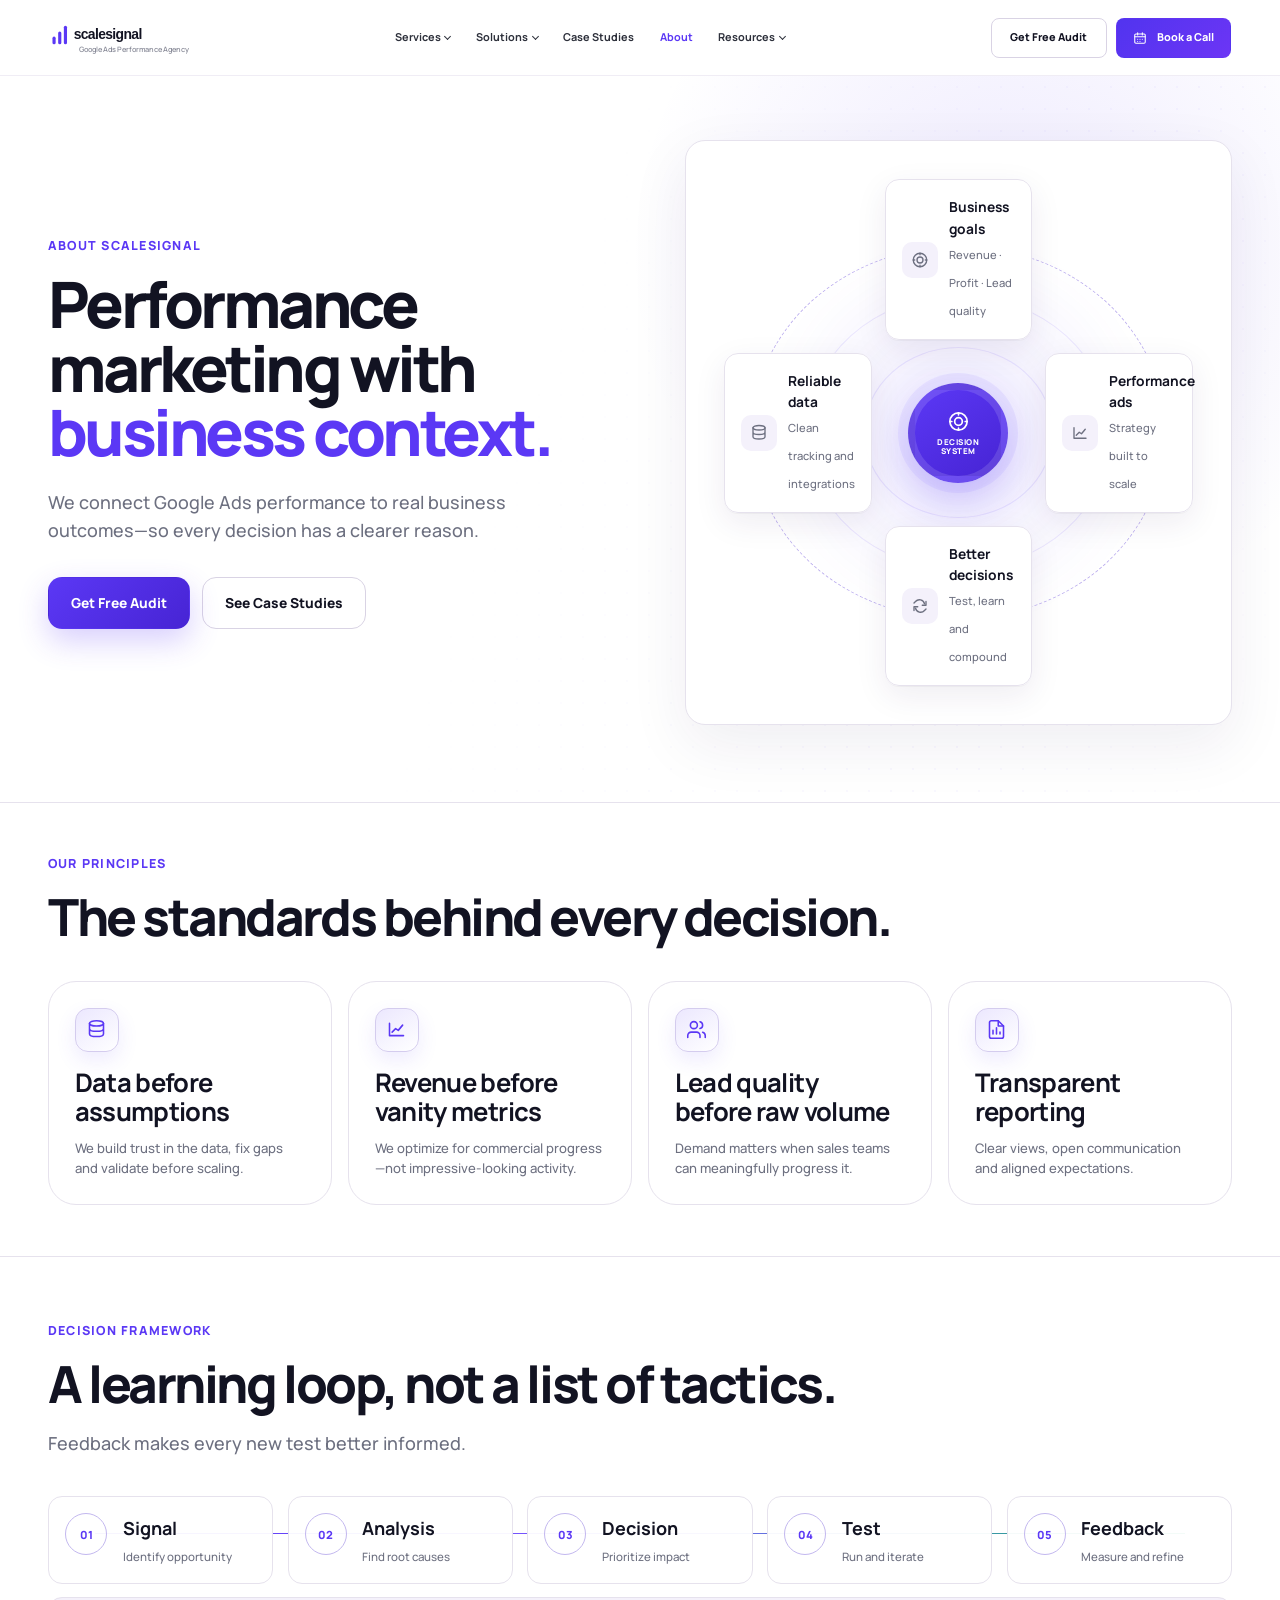
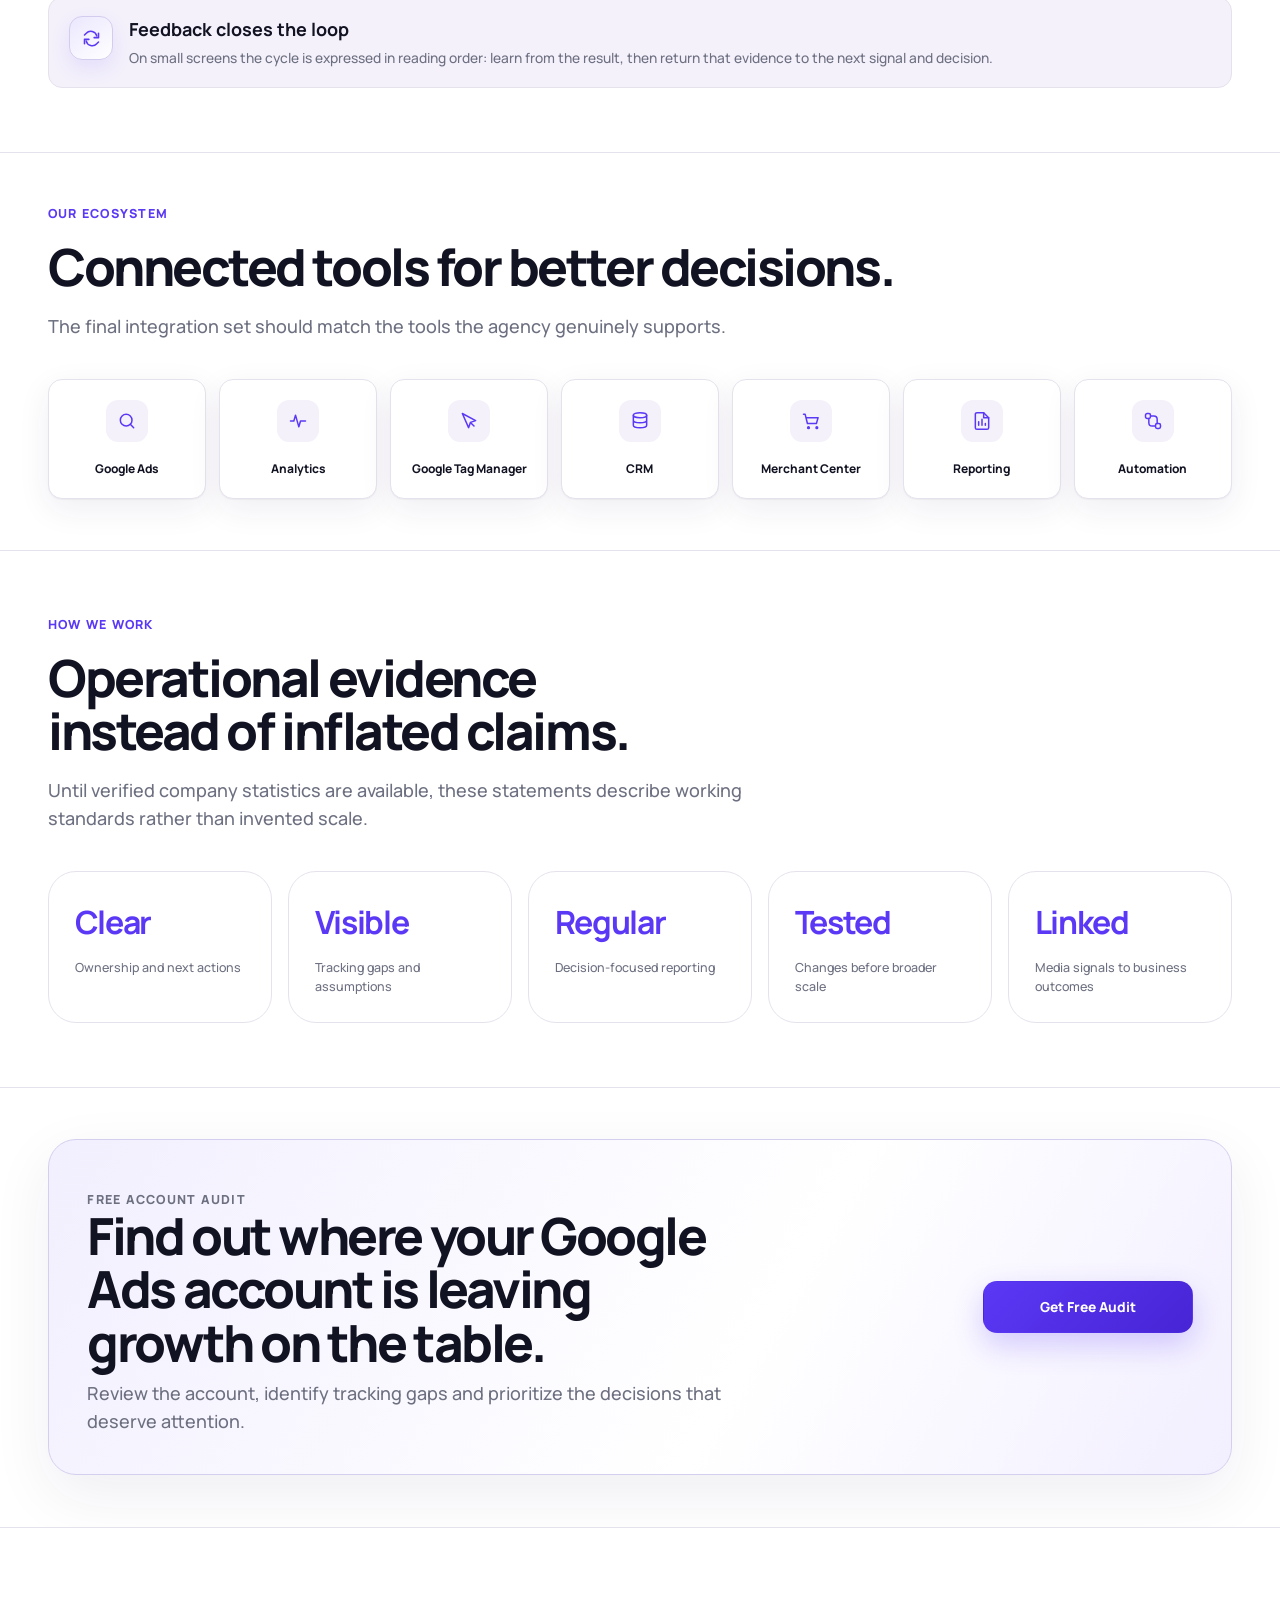
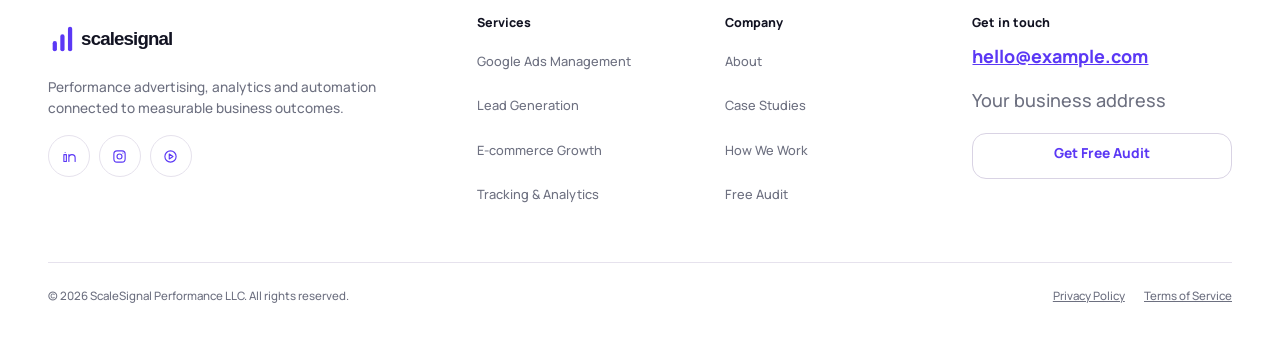
==== about.html @ a70979df "init" ====
<!doctype html>
<html lang="en">
<head>
  <meta charset="utf-8"><meta name="viewport" content="width=device-width, initial-scale=1"><meta name="description" content="A performance marketing approach built around data and business context."><meta name="theme-color" content="#F8F7FB">
  <link rel="preconnect" href="https://fonts.googleapis.com"><link rel="preconnect" href="https://fonts.gstatic.com" crossorigin><link href="https://fonts.googleapis.com/css2?family=Manrope:wght@400;500;600;700;800&display=swap" rel="stylesheet">
  <link rel="stylesheet" href="/css/base.css?v=20260902-11"><link rel="stylesheet" href="/css/components.css?v=20260902-8"><link rel="stylesheet" href="/css/layout.css?v=20260902-11"><link rel="stylesheet" href="/css/pages/about.css?v=20260902-8"><link rel="stylesheet" href="/css/responsive.css?v=20260902-11">
  <title>About</title>
</head>
<body data-page="about">
  <a class="skip-link" href="#main">Skip to content</a><div data-site-header></div>
  <main id="main">
    <section class="page-hero about-hero" aria-labelledby="about-title"><div class="container about-hero__grid">
      <div class="page-hero__copy" data-reveal><p class="eyebrow" data-config="pages.about.hero.eyebrow">About</p><h1 class="display-lg" id="about-title" data-config="pages.about.hero.title" data-accent-config="pages.about.hero.titleAccent">Performance marketing with business context.</h1><p class="lede" data-config="pages.about.hero.text">Connect marketing decisions to business outcomes.</p><div class="button-group"><a class="button button--primary" data-config="cta.primary.shortLabel" data-config-href="cta.primary.url">Get Free Audit</a><a class="button button--secondary" data-config="cta.secondary.label" data-config-href="cta.secondary.url">See Case Studies</a></div></div>
      <div class="decision-visual" aria-label="Decision system: business goals, reliable data, performance ads and better decisions" data-reveal>
        <div class="decision-visual__orbit" aria-hidden="true"></div>
        <div class="decision-visual__center" aria-hidden="true"><span data-icon="target"></span><small>Decision<br>system</small></div>
        <article class="decision-node"><span class="decision-node__icon" data-icon="target"></span><div><strong data-config="pages.about.decisionNodes.0.title">Business goals</strong><span data-config="pages.about.decisionNodes.0.text">Revenue and profit</span></div></article>
        <article class="decision-node"><span class="decision-node__icon" data-icon="database"></span><div><strong data-config="pages.about.decisionNodes.1.title">Reliable data</strong><span data-config="pages.about.decisionNodes.1.text">Clean tracking</span></div></article>
        <article class="decision-node"><span class="decision-node__icon" data-icon="chart"></span><div><strong data-config="pages.about.decisionNodes.2.title">Performance ads</strong><span data-config="pages.about.decisionNodes.2.text">Strategy built to scale</span></div></article>
        <article class="decision-node"><span class="decision-node__icon" data-icon="refresh"></span><div><strong data-config="pages.about.decisionNodes.3.title">Better decisions</strong><span data-config="pages.about.decisionNodes.3.text">Test and learn</span></div></article>
      </div>
    </div></section>

    <section class="section section--compact" aria-labelledby="principles-title"><div class="container"><header class="section-heading" data-reveal><p class="eyebrow" data-config="pages.about.principles.eyebrow">Our principles</p><h2 id="principles-title" data-config="pages.about.principles.title">The standards behind every decision.</h2></header><div class="principles-grid" data-config-list="pages.about.principles.items"><template><article class="card principle-card" data-reveal><span class="icon-badge" data-config-item-icon="icon"></span><h3 data-config-item="title"></h3><p data-config-item="text"></p></article></template></div></div></section>

    <section class="section" aria-labelledby="framework-title"><div class="container"><header class="section-heading" data-reveal><p class="eyebrow" data-config="pages.about.framework.eyebrow">Decision framework</p><h2 id="framework-title" data-config="pages.about.framework.title">A learning loop, not a list of tactics.</h2><p class="section-heading__text" data-config="pages.about.framework.text">Feedback makes each test better informed.</p></header><div class="framework" data-config-list="pages.about.framework.items"><template><article class="framework-step" data-reveal><span class="framework-step__number" data-config-item="index"></span><strong data-config-item="title"></strong><span data-config-item="text"></span></article></template></div><div class="notice system-feedback" data-reveal><span class="icon-badge" data-icon="refresh"></span><div><strong>Feedback closes the loop</strong><p>On small screens the cycle is expressed in reading order: learn from the result, then return that evidence to the next signal and decision.</p></div></div></div></section>

    <section class="section section--compact" aria-labelledby="ecosystem-title"><div class="container"><header class="section-heading" data-reveal><p class="eyebrow" data-config="pages.about.ecosystem.eyebrow">Our ecosystem</p><h2 id="ecosystem-title" data-config="pages.about.ecosystem.title">Connected tools for better decisions.</h2><p class="section-heading__text" data-config="pages.about.ecosystem.text">The integration set should match the tools genuinely supported.</p></header><div class="ecosystem" data-config-list="pages.about.ecosystem.items"><template><div class="ecosystem-item" data-reveal><span class="ecosystem-mark" data-config-item-icon="icon"></span><span data-config-item="title"></span></div></template></div></div></section>

    <section class="section" aria-labelledby="evidence-title"><div class="container"><header class="section-heading" data-reveal><p class="eyebrow" data-config="pages.about.evidence.eyebrow">How we work</p><h2 id="evidence-title" data-config="pages.about.evidence.title">Operational evidence instead of inflated claims.</h2><p class="section-heading__text" data-config="pages.about.evidence.text">Working standards rather than invented scale.</p></header><div class="evidence-grid" data-config-list="pages.about.evidence.items"><template><article class="card evidence-card" data-reveal><strong data-config-item="value"></strong><span data-config-item="label"></span></article></template></div></div></section>

    <section class="section section--compact" aria-labelledby="about-cta-title"><div class="container"><div class="final-cta" data-reveal><div><p class="eyebrow">Free account audit</p><h2 id="about-cta-title" data-config="common.finalCtaTitle">Find the next action.</h2><p>Review the account, identify tracking gaps and prioritize the decisions that deserve attention.</p></div><a class="button button--primary button--wide" data-config="cta.primary.shortLabel" data-config-href="cta.primary.url">Get Free Audit</a></div></div></section>
  </main>
  <footer data-site-footer></footer>
  <script src="/config/config.js?v=20260902-8"></script><script src="/js/config-loader.js?v=20260902-8" defer></script><script src="/js/main.js?v=20260902-8" defer></script><script src="/js/navigation.js?v=20260902-8" defer></script><script src="/js/animations.js?v=20260902-8" defer></script>
</body>
</html>
---- css/base.css ----
:root {
  --container-max: 1440px;
  --page-pad: 20px;
  --bg: #f8f7fb;
  --surface: #ffffff;
  --surface-soft: #f4f1fb;
  --surface-muted: #ece7f6;
  --surface-dark: #121322;
  --text: #121322;
  --text-soft: #6d7080;
  --text-inverse: #ffffff;
  --line: #e6e2ed;
  --line-strong: #d9d3e4;
  --brand: #5b38f5;
  --brand-2: #7c5cff;
  --brand-dark: #4724d4;
  --success: #16b975;
  --warning: #f1a33a;
  --danger: #df616a;
  --focus: #2168f5;
  --radius-xs: 10px;
  --radius-sm: 14px;
  --radius-md: 20px;
  --radius-lg: 28px;
  --radius-xl: 36px;
  --radius-pill: 999px;
  --shadow-card: 0 20px 60px rgba(44, 29, 76, 0.075);
  --shadow-float: 0 18px 55px rgba(18, 19, 34, 0.12);
  --shadow-ui: 0 10px 32px rgba(47, 31, 86, 0.08), 0 1px 1px rgba(35, 23, 61, 0.04);
  --header-height: 64px;
  --section-space: clamp(3.5rem, 5vw, 5rem);
}

*,
*::before,
*::after { box-sizing: border-box; }

html {
  color-scheme: light;
  scroll-behavior: smooth;
  scroll-padding-top: 104px;
}

html,
body {
  max-width: 100%;
  overflow-x: clip;
}

body {
  margin: 0;
  min-width: 0;
  min-height: 100vh;
  color: var(--text);
  background: var(--bg);
  font-family: Manrope, Inter, system-ui, -apple-system, BlinkMacSystemFont, "Segoe UI", sans-serif;
  font-size: 16px;
  font-weight: 500;
  line-height: 1.55;
  text-rendering: optimizeLegibility;
  -webkit-font-smoothing: antialiased;
}

body.menu-open { overflow: hidden; }

main { background: var(--surface); }
main > .section { border-top: 1px solid var(--line); }

img,
svg,
video,
canvas {
  display: block;
  max-width: 100%;
}

button,
input,
select,
textarea { font: inherit; }

button { color: inherit; }

a { color: inherit; }

p { margin-block: 0 1em; }

h1,
h2,
h3,
h4,
p { overflow-wrap: break-word; }

h1,
h2,
h3,
h4 {
  margin: 0;
  text-wrap: balance;
}

h2 {
  font-size: clamp(2.125rem, 4vw, 4rem);
  font-weight: 780;
  line-height: 1.04;
  letter-spacing: -0.048em;
}

h3 {
  font-size: clamp(1.35rem, 2vw, 2rem);
  line-height: 1.15;
  letter-spacing: -0.025em;
}

ul,
ol { margin-block: 0; }

[hidden] { display: none !important; }

.container {
  width: min(calc(100% - (var(--page-pad) * 2)), var(--container-max));
  margin-inline: auto;
}

.container--narrow { max-width: 1120px; }

.section { padding-block: var(--section-space); }
.section--compact { padding-block: clamp(2.75rem, 4vw, 4rem); }
.section--topless { padding-top: 0; }

.display-xl {
  margin: 0;
  font-size: clamp(2.75rem, 5.3vw, 5.75rem);
  font-weight: 800;
  line-height: 0.98;
  letter-spacing: -0.06em;
}

.display-lg {
  font-size: clamp(2.75rem, 5vw, 4.75rem);
  font-weight: 800;
  line-height: 1;
  letter-spacing: -0.055em;
}

.eyebrow {
  margin: 0 0 1rem;
  color: var(--brand);
  font-size: 0.78rem;
  font-weight: 800;
  letter-spacing: 0.1em;
  text-transform: uppercase;
}

.lede {
  max-width: 670px;
  color: var(--text-soft);
  font-size: clamp(1.04rem, 1.4vw, 1.25rem);
  line-height: 1.6;
}

.text-soft { color: var(--text-soft); }
.text-brand { color: var(--brand); }
.text-accent { color: var(--brand); }
.text-center { text-align: center; }
.sr-only {
  position: absolute !important;
  width: 1px !important;
  height: 1px !important;
  padding: 0 !important;
  margin: -1px !important;
  overflow: hidden !important;
  clip: rect(0, 0, 0, 0) !important;
  white-space: nowrap !important;
  border: 0 !important;
}

.skip-link {
  position: fixed;
  z-index: 3000;
  top: 12px;
  left: 12px;
  padding: 0.8rem 1rem;
  color: #fff;
  border-radius: 10px;
  background: var(--brand-dark);
  transform: translateY(-160%);
}

.skip-link:focus { transform: translateY(0); }

:focus-visible {
  outline: 3px solid var(--focus);
  outline-offset: 3px;
}

::selection {
  color: #fff;
  background: var(--brand);
}

[data-reveal].is-pending {
  opacity: 0;
  transform: translateY(24px);
  transition: opacity 700ms cubic-bezier(.2,.7,.2,1) var(--reveal-delay, 0ms), transform 700ms cubic-bezier(.2,.7,.2,1) var(--reveal-delay, 0ms);
}
[data-reveal].is-pending.is-visible { opacity: 1; transform: translateY(0); }

@media (min-width: 391px) { :root { --page-pad: 24px; } }
@media (min-width: 768px) {
  :root { --page-pad: 28px; --header-height: 76px; }
  body { font-size: 17px; }
}
@media (min-width: 1024px) { :root { --page-pad: 32px; } }
@media (min-width: 1200px) {
  :root { --page-pad: 48px; --header-height: 76px; }
  body { font-size: 18px; }
}
@media (min-width: 1536px) { :root { --page-pad: 48px; } }

@media (prefers-reduced-motion: reduce) {
  html { scroll-behavior: auto; }
  *,
  *::before,
  *::after {
    scroll-behavior: auto !important;
    animation-duration: 0.01ms !important;
    animation-iteration-count: 1 !important;
    transition-duration: 0.01ms !important;
  }
}
---- css/components.css ----
.button {
  display: inline-flex;
  min-height: 52px;
  align-items: center;
  justify-content: center;
  gap: 0.65rem;
  padding: 0.875rem 1.375rem;
  border: 1px solid transparent;
  border-radius: var(--radius-sm);
  font-size: 0.86rem;
  font-weight: 780;
  line-height: 1;
  text-align: center;
  text-decoration: none;
  cursor: pointer;
  transition: transform 180ms ease, box-shadow 180ms ease, background-color 180ms ease, border-color 180ms ease;
}

.button svg { width: 18px; height: 18px; }
.button--primary {
  position: relative;
  overflow: hidden;
  color: var(--text-inverse);
  background: linear-gradient(135deg, var(--brand), var(--brand-dark));
  box-shadow: 0 12px 30px color-mix(in srgb, var(--brand) 24%, transparent);
}
.button--primary::after { content: ""; position: absolute; inset: 0; background: linear-gradient(110deg, transparent 20%, #ffffff26 45%, transparent 70%); transform: translateX(-120%); transition: transform 500ms ease; }
.button--secondary { color: var(--text); border-color: var(--line-strong); background: var(--surface); }
.button--ghost { min-height: 44px; padding: 0.6rem 0.2rem; color: var(--brand); background: transparent; }
.button--small { min-height: 46px; padding: 0.75rem 1rem; }
.button--wide { min-width: 210px; }

@media (hover: hover) {
  .button:hover { transform: translateY(-2px); box-shadow: var(--shadow-card); }
  .button--secondary:hover { border-color: var(--brand-2); }
  .button--primary:hover::after { transform: translateX(120%); }
}
.button:active { transform: translateY(0) scale(0.985); }
.button:disabled,
.button[aria-disabled="true"] { opacity: 0.45; cursor: default; transform: none; }

.button-group { display: flex; flex-wrap: wrap; gap: 0.75rem; }

.card {
  min-width: 0;
  padding: clamp(1.375rem, 2vw, 2.25rem);
  border: 1px solid var(--line);
  border-radius: var(--radius-lg);
  background: var(--surface);
  box-shadow: inset 0 1px 0 #ffffffc7;
}

.card--soft { background: var(--surface-soft); }
.card--shadow { box-shadow: var(--shadow-card); }

.section-heading { max-width: 850px; margin-bottom: clamp(1.75rem, 3vw, 2.5rem); }
.section-heading--center { margin-inline: auto; text-align: center; }
.section-heading__text { max-width: 700px; margin: 1.25rem 0 0; color: var(--text-soft); }
.section-heading--center .section-heading__text { margin-inline: auto; }

.icon-badge {
  display: inline-grid;
  width: 44px;
  height: 44px;
  place-items: center;
  flex: 0 0 auto;
  color: var(--brand);
  border: 1px solid color-mix(in srgb, var(--brand) 13%, var(--line));
  border-radius: 13px;
  background: linear-gradient(145deg, color-mix(in srgb, var(--brand) 12%, white), white);
  box-shadow: 0 8px 20px color-mix(in srgb, var(--brand) 10%, transparent);
}
.icon-badge svg { width: 21px; height: 21px; }
.icon-badge--success { color: var(--success); background: color-mix(in srgb, var(--success) 10%, white); }
.icon-badge--warning { color: var(--warning); background: color-mix(in srgb, var(--warning) 10%, white); }

.metric-grid { display: grid; grid-template-columns: repeat(2, minmax(0, 1fr)); gap: 0.75rem; }
.metric-card {
  position: relative;
  min-width: 0;
  padding: 1rem;
  border: 1px solid var(--line);
  border-radius: var(--radius-sm);
  background: var(--surface);
  box-shadow: var(--shadow-ui);
}
.metric-card__head { display: flex; align-items: center; gap: 0.4rem; }
.metric-card__icon { display: grid; width: 23px; height: 23px; place-items: center; flex: 0 0 auto; color: var(--brand); border-radius: 7px; background: var(--surface-soft); }
.metric-card__icon svg { width: 13px; height: 13px; }
.metric-card__label { display: flex; align-items: center; gap: 0.4rem; color: var(--text-soft); font-size: 0.72rem; font-weight: 720; }
.metric-card > .metric-card__label::before { content: ""; width: 7px; height: 7px; flex: 0 0 auto; border-radius: 2px; background: color-mix(in srgb, var(--brand) 72%, white); }
.metric-card:nth-of-type(4n + 1) .metric-card__icon { color: var(--success); background: #edf9f3; }
.metric-card:nth-of-type(4n + 2) .metric-card__icon { color: #2768ff; background: #eef4ff; }
.metric-card:nth-of-type(4n + 3) .metric-card__icon { color: var(--brand); background: #f3efff; }
.metric-card:nth-of-type(4n + 4) .metric-card__icon { color: var(--warning); background: #fff6e9; }
.metric-card__value { display: block; margin-top: 0.4rem; font-size: clamp(1.2rem, 2vw, 1.75rem); font-weight: 800; letter-spacing: -0.04em; }
.metric-card__trend { display: block; margin-top: 0.35rem; color: var(--success); font-size: 0.7rem; font-weight: 750; }

.chart-card { padding: clamp(1rem, 2vw, 1.5rem); border: 1px solid var(--line); border-radius: var(--radius-md); background: var(--surface); }
.chart-card__head { display: flex; align-items: center; justify-content: space-between; gap: 1rem; margin-bottom: 1rem; }
.chart-card__title { font-size: 0.85rem; font-weight: 800; }
.chart-card__period { color: var(--text-soft); font-size: 0.68rem; }
.chart-legend { display: flex; flex-wrap: wrap; gap: 1rem; margin-top: 0.75rem; color: var(--text-soft); font-size: 0.7rem; }
.chart-legend span { display: inline-flex; align-items: center; gap: 0.4rem; }
.chart-legend i { width: 18px; height: 2px; background: var(--brand); }
.chart-legend span:last-child i { background: var(--success); }
.line-chart { width: 100%; height: 190px; overflow: visible; }
.line-chart .grid-line { stroke: var(--line); stroke-width: 1; }
.line-chart .area { fill: url(#chart-fill); opacity: 0.75; }
.line-chart .series { fill: none; stroke: var(--brand); stroke-width: 3; stroke-linecap: round; stroke-linejoin: round; vector-effect: non-scaling-stroke; }
.line-chart .series-secondary { fill: none; stroke: var(--brand-2); stroke-width: 2; stroke-dasharray: 6 6; vector-effect: non-scaling-stroke; }
.line-chart .point { fill: #fff; stroke: var(--brand); stroke-width: 2; }
.line-chart[data-chart-ready="false"] .series,
.line-chart[data-chart-ready="false"] .series-secondary { opacity: 0; }

.tag {
  display: inline-flex;
  min-height: 30px;
  align-items: center;
  padding: 0.35rem 0.7rem;
  color: var(--brand-dark);
  border: 1px solid color-mix(in srgb, var(--brand) 16%, var(--line));
  border-radius: var(--radius-pill);
  background: color-mix(in srgb, var(--brand) 7%, white);
  box-shadow: inset 0 1px 0 #fff;
  font-size: 0.7rem;
  font-weight: 750;
}

.notice { display: flex; align-items: flex-start; gap: 1rem; padding: 1.15rem 1.25rem; border: 1px solid var(--line); border-radius: var(--radius-sm); background: var(--surface-soft); }
.notice strong { display: block; margin-bottom: 0.2rem; }
.notice p { margin: 0; color: var(--text-soft); font-size: 0.86rem; }
.system-feedback { margin-top: 0.8rem; }

.final-cta {
  position: relative;
  isolation: isolate;
  display: grid;
  gap: 1.5rem;
  align-items: center;
  padding: clamp(1.4rem, 3vw, 2.5rem);
  border: 1px solid color-mix(in srgb, var(--brand) 12%, var(--line));
  border-radius: var(--radius-lg);
  background: linear-gradient(120deg, color-mix(in srgb, var(--brand) 8%, white), #fff 60%, color-mix(in srgb, var(--brand-2) 10%, white));
  box-shadow: var(--shadow-card);
  overflow: hidden;
}
.final-cta h2 { max-width: 850px; }
.final-cta p { max-width: 690px; margin: 0.7rem 0 0; color: var(--text-soft); }

.service-card { position: relative; display: flex; min-height: 150px; flex-direction: column; gap: 0.75rem; padding: 1rem; text-decoration: none; transition: transform 200ms ease, border-color 200ms ease, box-shadow 200ms ease; }
.service-card__top { display: flex; align-items: flex-start; justify-content: space-between; gap: 1rem; }
.service-card__index { color: var(--brand); font-size: 0.72rem; font-weight: 800; }
.service-card__meta { margin-top: auto; color: var(--text-soft); font-size: 0.75rem; }
.service-card h3 { font-size: 0.94rem; }
.service-card p { margin: 0.4rem 0 0; color: var(--text-soft); font-size: 0.7rem; }
@media (hover: hover) { .service-card:hover { transform: translateY(-5px); border-color: color-mix(in srgb, var(--brand) 34%, var(--line)); box-shadow: var(--shadow-card); } }

.flow { display: grid; gap: 1rem; }
.flow-node { position: relative; min-width: 0; padding: 1rem 1rem 1rem 4.25rem; border: 1px solid var(--line); border-radius: var(--radius-sm); background: var(--surface); }
.flow-node__index { position: absolute; top: 1rem; left: 1rem; display: grid; width: 38px; height: 38px; place-items: center; color: var(--brand); border-radius: 12px; background: var(--surface-soft); font-size: 0.7rem; font-weight: 800; }
.flow-node strong { display: block; font-size: 0.9rem; }
.flow-node span { display: block; margin-top: 0.3rem; color: var(--text-soft); font-size: 0.72rem; }
.flow-node::after { content: ""; position: absolute; bottom: -0.9rem; left: 2.05rem; z-index: 2; width: 9px; height: 18px; background: var(--brand-2); clip-path: polygon(42% 0, 58% 0, 58% 62%, 100% 62%, 50% 100%, 0 62%, 42% 62%); }
.flow-node:last-child::after { content: none; }

.accordion { display: grid; gap: 0.75rem; }
.accordion__item { border: 1px solid var(--line); border-radius: var(--radius-sm); background: var(--surface); overflow: clip; }
.accordion__button { display: flex; width: 100%; min-height: 56px; align-items: center; justify-content: space-between; gap: 1rem; padding: 1rem 1.1rem; border: 0; background: transparent; font-weight: 750; text-align: left; cursor: pointer; }
.accordion__button::after { content: "+"; color: var(--brand); font-size: 1.2rem; }
.accordion__button[aria-expanded="true"]::after { content: "−"; }
.accordion__panel { padding: 0 1.1rem 1.1rem; color: var(--text-soft); font-size: 0.9rem; }
.accordion__panel p:last-child { margin-bottom: 0; }

.form-grid { display: grid; gap: 0.4rem 1rem; }
.field { display: grid; min-width: 0; align-content: start; gap: 0.45rem; }
.field label { font-size: 0.78rem; font-weight: 750; }
.field input,
.field select,
.field textarea {
  width: 100%;
  min-height: 52px;
  padding: 0.84rem 0.95rem;
  color: var(--text);
  border: 1px solid var(--line-strong);
  border-radius: var(--radius-xs);
  background: var(--surface);
  font-size: 16px;
}
.field textarea { min-height: 145px; resize: vertical; }
.field input:focus,
.field select:focus,
.field textarea:focus { border-color: var(--brand); outline: 3px solid color-mix(in srgb, var(--brand) 18%, transparent); }
.field--check label { display: grid; grid-template-columns: 22px 1fr; align-items: start; gap: 0.7rem; font-weight: 600; line-height: 1.45; }
.field--check input { width: 20px; min-height: 20px; margin: 0.12rem 0 0; accent-color: var(--brand); }
[aria-invalid="true"] { border-color: var(--danger) !important; }
[data-error-for] { min-height: 1.25em; color: var(--danger); font-size: 0.73rem; }
[data-form-status] { padding: 1rem 1.1rem; border: 1px solid transparent; border-radius: var(--radius-sm); }
[data-form-status]:empty { display: none; }
[data-form-status][data-state="success"] { color: #0b6642; border-color: color-mix(in srgb, var(--success) 35%, white); background: color-mix(in srgb, var(--success) 11%, white); }
[data-form-status][data-state="error"] { color: #922731; border-color: color-mix(in srgb, var(--danger) 35%, white); background: color-mix(in srgb, var(--danger) 10%, white); }
.hp-field { position: absolute !important; width: 1px !important; height: 1px !important; overflow: hidden !important; clip: rect(0 0 0 0) !important; clip-path: inset(50%) !important; white-space: nowrap !important; }

@media (min-width: 768px) {
  .form-grid--two { grid-template-columns: repeat(2, minmax(0, 1fr)); }
  .field--full { grid-column: 1 / -1; }
  .line-chart { height: 250px; }
  .flow { grid-template-columns: repeat(3, minmax(0, 1fr)); }
  .flow-node { padding: 3.7rem 0.8rem 0.9rem; }
  .flow-node__index { top: 0.8rem; left: 0.8rem; }
  .flow-node::after { content: ""; top: 1.8rem; right: -1rem; bottom: auto; left: auto; width: 20px; height: 9px; background: var(--brand-2); clip-path: polygon(0 42%, 62% 42%, 62% 0, 100% 50%, 62% 100%, 62% 58%, 0 58%); }
  .flow-node:nth-of-type(3)::after { content: none; }
  .flow-node:nth-of-type(4)::after { content: ""; }
  .final-cta { grid-template-columns: minmax(0, 1fr) auto; }
}
@media (min-width: 1200px) {
  .flow { grid-template-columns: repeat(6, minmax(0, 1fr)); }
  .flow-node { min-height: 132px; }
  .flow-node:nth-of-type(3)::after { content: ""; }
}
@media (max-width: 430px) {
  .button-group { display: grid; }
  .button-group .button { width: 100%; }
}
---- css/layout.css ----
.site-header-shell { position: relative; z-index: 1000; height: var(--header-height); background: var(--surface); }
.site-header {
  position: fixed;
  z-index: 1000;
  top: 0;
  right: 0;
  left: 0;
  height: var(--header-height);
  border-bottom: 1px solid #f0edf5;
  background: color-mix(in srgb, white 97%, transparent);
  backdrop-filter: blur(14px);
  pointer-events: none;
}
.site-header__inner {
  position: relative;
  display: flex;
  width: min(calc(100% - (var(--page-pad) * 2)), var(--container-max));
  height: 100%;
  align-items: center;
  justify-content: space-between;
  gap: 1.5rem;
  margin-inline: auto;
  padding-inline: 0;
  border: 1px solid transparent;
  pointer-events: auto;
  transition: height 220ms ease, padding 220ms ease, margin 220ms ease, border-color 220ms ease, border-radius 220ms ease, background-color 220ms ease, box-shadow 220ms ease;
}
.site-header__inner::after { content: none; }
.site-header.is-scrolled { padding-top: 0; }
.site-header.is-scrolled .site-header__inner {
  height: var(--header-height);
  padding-inline: 0;
  border-color: transparent;
  border-radius: 0;
  background: transparent;
  box-shadow: none;
}
.site-brand { display: grid; flex: 0 0 auto; gap: 0; color: var(--text); text-decoration: none; }
.site-brand small { margin: -3px 0 0 30px; color: #8b8d9a; font-size: 0.46rem; font-weight: 600; line-height: 1; white-space: nowrap; }
.site-logo { display: block; width: clamp(126px, 10.5vw, 148px); }
.site-logo img { width: 100%; height: auto; }
.site-nav { display: none; align-items: center; gap: clamp(1rem, 2vw, 1.75rem); }
.site-nav a { position: relative; min-height: 40px; display: inline-flex; align-items: center; gap: 0.28rem; color: #2d303b; font-size: 0.68rem; font-weight: 700; text-decoration: none; white-space: nowrap; }
.site-nav a::after { content: none; }
.site-nav a:nth-of-type(1)::after,
.site-nav a:nth-of-type(2)::after,
.site-nav a:nth-of-type(5)::after { content: ""; position: static; width: 5px; height: 5px; border-right: 1px solid currentColor; border-bottom: 1px solid currentColor; transform: translateY(-1px) rotate(45deg); }
.site-nav a:hover,
.site-nav a[aria-current="page"] { color: var(--brand); }
.site-header__actions { display: flex; align-items: center; gap: 0.55rem; }
.site-header__cta { display: none; }
.site-header .button--small { min-height: 40px; padding: 0.68rem 1rem; border-radius: 8px; font-size: 0.68rem; box-shadow: none; }
.site-header .button--primary { background: linear-gradient(135deg, #5134ef, #6c35f5); }
.site-header .site-header__cta--audit { min-width: 116px; }
.site-header .site-header__cta--booking { min-width: 112px; }
.site-header .site-header__cta--booking svg { width: 14px; height: 14px; }
.menu-toggle { display: inline-grid; width: 46px; height: 46px; place-items: center; padding: 0; border: 1px solid var(--line); border-radius: 12px; background: var(--surface); cursor: pointer; }
.menu-toggle span,
.menu-toggle::before,
.menu-toggle::after { content: ""; display: block; width: 19px; height: 2px; border-radius: 2px; background: var(--text); }
.menu-toggle span { margin-block: -7px; }

.mobile-menu { position: fixed; z-index: 2000; inset: 0; display: grid; align-content: start; padding: 0 var(--page-pad) 1.5rem; background: var(--bg); overflow-y: auto; opacity: 0; visibility: hidden; transform: translateY(-12px); transition: opacity 220ms ease, transform 220ms ease, visibility 220ms; }
.mobile-menu.is-open { opacity: 1; visibility: visible; transform: translateY(0); }
.mobile-menu__top { display: flex; min-height: 76px; align-items: center; justify-content: space-between; border-bottom: 1px solid var(--line); }
.mobile-menu__brand { display: grid; gap: 0; color: var(--text); text-decoration: none; }
.mobile-menu__brand small { margin: -3px 0 0 31px; color: var(--text-soft); font-size: 0.46rem; line-height: 1; }
.mobile-menu__logo { display: block; width: 148px; }
.mobile-menu__logo img { width: 100%; height: auto; }
.mobile-menu__close { display: grid; width: 46px; height: 46px; place-items: center; border: 1px solid var(--line); border-radius: 12px; background: #fff; font-size: 1.55rem; cursor: pointer; }
.mobile-menu__nav { display: grid; margin-top: 2rem; }
.mobile-menu__nav a { display: flex; min-height: 56px; align-items: center; justify-content: space-between; border-bottom: 1px solid var(--line); font-size: clamp(1.55rem, 7vw, 2rem); font-weight: 760; letter-spacing: -0.035em; text-decoration: none; }
.mobile-menu__nav a::after { content: "→"; color: var(--brand); font-size: 1.1rem; }
.mobile-menu__bottom { margin-top: 2rem; padding-top: 1.5rem; border-top: 1px solid var(--line); }
.mobile-menu__bottom p { color: var(--text-soft); font-size: 0.8rem; }
.mobile-menu__bottom .button { width: 100%; }
.mobile-menu__actions { display: grid; grid-template-columns: repeat(2, minmax(0, 1fr)); gap: 0.65rem; }

.site-footer { position: relative; border-top: 1px solid var(--line); background: #fff; }
.site-footer__main { display: grid; gap: 2.5rem; padding-block: clamp(4rem, 7vw, 6rem) 3rem; }
.site-footer__brand img { width: 180px; }
.site-footer__brand p { max-width: 360px; margin-top: 1rem; color: var(--text-soft); font-size: 0.85rem; }
.site-footer__social { display: flex; gap: 0.55rem; margin-top: 1rem; }
.site-footer__social a { display: grid; width: 42px; height: 42px; place-items: center; color: var(--brand); border: 1px solid var(--line); border-radius: 50%; font-size: 0.7rem; font-weight: 800; text-decoration: none; }
.site-footer__social svg { width: 15px; height: 15px; }
.site-footer__group h2 { margin-bottom: 0.8rem; font-size: 0.78rem; letter-spacing: 0; }
.site-footer__links { display: grid; gap: 0.4rem; }
.site-footer__links a { min-height: 38px; display: inline-flex; align-items: center; color: var(--text-soft); font-size: 0.8rem; text-decoration: none; }
.site-footer__links a:hover { color: var(--brand); }
.site-footer__contact a { display: block; margin: 0.5rem 0 1rem; color: var(--brand); font-weight: 750; overflow-wrap: anywhere; }
.site-footer__bottom { display: flex; flex-direction: column; gap: 1rem; padding-block: 1.5rem 2rem; border-top: 1px solid var(--line); color: var(--text-soft); font-size: 0.72rem; }
.site-footer__legal { display: flex; flex-wrap: wrap; gap: 1.2rem; }

.page-hero { position: relative; isolation: isolate; padding-block: clamp(2.75rem, 5vw, 5rem) clamp(3.5rem, 6vw, 6rem); overflow: clip; }
.page-hero::before { content: ""; position: absolute; z-index: -1; top: -30%; right: -10%; width: min(62vw, 860px); aspect-ratio: 1; border-radius: 50%; background: radial-gradient(circle, color-mix(in srgb, var(--brand) 11%, transparent), transparent 68%); }
.page-hero::after { content: ""; position: absolute; z-index: -2; inset: 0; opacity: 0.16; background-image: radial-gradient(circle, color-mix(in srgb, var(--brand) 24%, transparent) 1px, transparent 1px); background-size: 22px 22px; mask-image: linear-gradient(110deg, transparent 38%, #000 78%, transparent); }
.page-hero__copy { position: relative; z-index: 1; min-width: 0; }
.page-hero__copy .lede { margin-top: 1.5rem; }
.page-hero__copy .button-group { margin-top: 2rem; }
.page-hero__visual { min-width: 0; }

.dashboard { position: relative; min-width: 0; padding: clamp(0.85rem, 1.5vw, 1.25rem); border: 1px solid var(--line); border-radius: var(--radius-md); background: color-mix(in srgb, white 96%, var(--surface-soft)); box-shadow: var(--shadow-card), inset 0 1px 0 #fff; }
.dashboard::after { content: ""; position: absolute; inset: 0; z-index: -1; border-radius: inherit; background: linear-gradient(125deg, color-mix(in srgb, var(--brand) 4%, transparent), transparent 45%); }
.dashboard::before { content: ""; position: absolute; z-index: -1; inset: 10% -7% -8%; border-radius: 45%; background: color-mix(in srgb, var(--brand) 8%, transparent); filter: blur(44px); }
.dashboard__top { display: flex; align-items: center; justify-content: space-between; gap: 1rem; margin-bottom: 1rem; }
.dashboard__title { display: inline-flex; align-items: center; gap: 0.55rem; font-size: 0.82rem; font-weight: 800; }
.status-dot { width: 8px; height: 8px; border-radius: 50%; background: var(--success); box-shadow: 0 0 0 4px color-mix(in srgb, var(--success) 10%, transparent); }
.dashboard__period { display: inline-flex; align-items: center; gap: 0.4rem; padding: 0.45rem 0.65rem; color: var(--text-soft); border: 1px solid var(--line); border-radius: 9px; background: #fff; font-size: 0.64rem; }
.dashboard__period svg { width: 13px; height: 13px; color: var(--brand); }
.dashboard__workspace { display: grid; gap: 1rem; }
.dashboard__main { min-width: 0; }
.dashboard__metrics { margin-bottom: 0.75rem; }
.dashboard__chart-wrap { position: relative; min-width: 0; padding-left: 2.5rem; border: 1px solid var(--line); border-radius: var(--radius-sm); background: linear-gradient(180deg, #fff, color-mix(in srgb, var(--surface-soft) 28%, white)); overflow: hidden; }
.dashboard__chart { padding: 0.75rem 0.35rem 0; }
.dashboard__x-axis { display: flex; justify-content: space-between; gap: 0.5rem; padding: 0 0.55rem 0.5rem; color: #9295a3; font-size: 0.5rem; }
.dashboard__axis { position: absolute; z-index: 2; top: 1.25rem; bottom: 1.4rem; left: 0.65rem; display: flex; flex-direction: column; justify-content: space-between; color: #9295a3; font-size: 0.52rem; }
.dashboard__summary { display: flex; flex-wrap: wrap; justify-content: space-between; gap: 0.75rem; margin-top: 0.75rem; color: var(--text-soft); font-size: 0.68rem; }
.dashboard__summary span { display: inline-flex; align-items: center; gap: 0.4rem; }
.legend-line { width: 19px; height: 2px; background: var(--brand); }
.legend-line--dashed { background: repeating-linear-gradient(90deg, var(--brand-2) 0 4px, transparent 4px 7px); }
.dashboard__rail { display: none; min-width: 0; padding: 0.8rem; border: 1px solid var(--line); border-radius: var(--radius-sm); background: #fff; }
.dashboard__rail-head { display: flex; align-items: center; justify-content: space-between; gap: 0.5rem; padding: 0.2rem 0.15rem 0.8rem; color: var(--text-soft); font-size: 0.58rem; font-weight: 700; }
.dashboard__rail-head span:last-child { color: var(--success); }
.funnel-list { display: grid; }
.funnel-row { position: relative; display: grid; grid-template-columns: 28px minmax(0, 1fr) auto; align-items: center; gap: 0.55rem; min-height: 58px; padding: 0.5rem 0; border-top: 1px solid var(--line); }
.funnel-row__icon { display: grid; width: 28px; height: 28px; place-items: center; color: var(--brand); border-radius: 8px; background: var(--surface-soft); }
.funnel-row__icon svg { width: 15px; height: 15px; }
.funnel-row__copy strong, .funnel-row__copy small { display: block; }
.funnel-row__copy strong { font-size: 0.62rem; }
.funnel-row__copy small { margin-top: 0.1rem; color: var(--text-soft); font-size: 0.5rem; }
.funnel-row b { color: var(--text); font-size: 0.65rem; }
.funnel-total { display: flex; align-items: flex-end; justify-content: space-between; gap: 0.5rem; padding: 0.8rem; color: #fff; border-radius: 10px; background: linear-gradient(135deg, var(--brand), var(--brand-dark)); }
.funnel-total span { font-size: 0.54rem; }
.funnel-total strong { font-size: 0.78rem; }
.signal-strip { position: relative; z-index: 2; display: grid; grid-template-columns: repeat(2, minmax(0, 1fr)); margin-top: 1.5rem; padding: 0.25rem 0; background: transparent; }
.signal-strip__item { display: flex; min-width: 0; align-items: center; gap: 0.7rem; padding: 0.7rem; }
.signal-strip__icon { display: grid; width: 32px; height: 32px; place-items: center; flex: 0 0 auto; color: #697087; border-radius: 9px; background: #f3f4f7; }
.signal-strip__icon svg { width: 17px; height: 17px; }
.signal-strip strong, .signal-strip small { display: block; }
.signal-strip strong { font-size: 0.65rem; }
.signal-strip small { margin-top: 0.12rem; color: var(--text-soft); font-size: 0.55rem; }

@media (min-width: 768px) {
  .site-header__cta { display: inline-flex; }
  .site-footer__main { grid-template-columns: repeat(2, minmax(0, 1fr)); }
  .site-footer__bottom { flex-direction: row; justify-content: space-between; align-items: center; }
  .signal-strip { grid-template-columns: repeat(4, minmax(0, 1fr)); }
  .signal-strip__item + .signal-strip__item { border-left: 1px solid var(--line); }
}

@media (min-width: 768px) and (max-width: 1199px) {
  .site-header__cta--booking { display: none; }
}

@media (max-width: 430px) {
  .mobile-menu__actions { grid-template-columns: 1fr; }
}

@media (max-width: 767px) {
  .menu-toggle { width: 40px; height: 40px; border-color: transparent; background: transparent; }
  .site-footer__links a,
  .site-footer__legal a { min-height: 44px; display: inline-flex; align-items: center; }
}

@media (min-width: 768px) and (max-width: 1199px) {
  .menu-toggle { border-color: transparent; background: transparent; }
}

@media (min-width: 1200px) {
  .site-nav { display: flex; }
  .menu-toggle { display: none; }
}

@media (min-width: 1200px) {
  .site-footer__main { grid-template-columns: 1.5fr 0.8fr 0.8fr 1fr; }
  .dashboard__workspace { grid-template-columns: minmax(0, 1fr) 168px; }
  .dashboard__rail { display: block; }
}
---- css/pages/about.css ----
.about-hero__grid { display: grid; gap: 3rem; align-items: center; }
.decision-visual { position: relative; isolation: isolate; display: grid; gap: 0.8rem; padding: clamp(1.25rem, 3vw, 2.5rem); border: 1px solid var(--line); border-radius: var(--radius-md); background: var(--surface); box-shadow: var(--shadow-card); overflow: hidden; }
.decision-visual::after { content: ""; position: absolute; z-index: -1; inset: 12%; background: radial-gradient(circle, color-mix(in srgb, var(--brand) 11%, transparent), transparent 64%); filter: blur(10px); }
.decision-visual__orbit { display: none; }
.decision-visual__center { display: grid; width: 100px; height: 100px; place-items: center; align-content: center; gap: 0.2rem; margin: 0.4rem auto; color: #fff; border: 7px solid #ffffff21; border-radius: 50%; background: linear-gradient(145deg, var(--brand), var(--brand-dark)); box-shadow: 0 18px 45px color-mix(in srgb, var(--brand) 28%, transparent), 0 0 0 10px color-mix(in srgb, var(--brand) 7%, transparent); font-weight: 800; }
.decision-visual__center svg { width: 23px; height: 23px; }
.decision-visual__center small { font-size: 0.5rem; line-height: 1.15; text-align: center; text-transform: uppercase; letter-spacing: 0.06em; }
.decision-node { display: grid; grid-template-columns: 36px minmax(0, 1fr); align-items: center; gap: 0.7rem; min-height: 86px; padding: 1rem; border: 1px solid var(--line); border-radius: var(--radius-sm); background: color-mix(in srgb, white 95%, transparent); box-shadow: var(--shadow-ui); backdrop-filter: blur(10px); }
.decision-node__icon { display: grid; width: 36px; height: 36px; place-items: center; color: var(--brand); border-radius: 10px; background: var(--surface-soft); }
.decision-node__icon svg { width: 18px; height: 18px; }
.decision-node strong { display: block; font-size: 0.86rem; }
.decision-node span { color: var(--text-soft); font-size: 0.7rem; }

.principles-grid { display: grid; gap: 1rem; }
.principle-card { position: relative; min-height: 185px; overflow: hidden; transition: transform 180ms ease, box-shadow 180ms ease, border-color 180ms ease; }
.principle-card h3 { margin-top: 1rem; }
.principle-card p { margin: 0.7rem 0 0; color: var(--text-soft); font-size: 0.82rem; }

.framework { position: relative; display: grid; gap: 0.9rem; }
.framework-step { position: relative; padding: 1.1rem 1rem 1.1rem 4.6rem; border: 1px solid var(--line); border-radius: var(--radius-sm); background: var(--surface); }
.framework-step__number { position: absolute; top: 1rem; left: 1rem; display: grid; width: 42px; height: 42px; place-items: center; color: var(--brand); border: 1px solid color-mix(in srgb, var(--brand) 25%, var(--line)); border-radius: 50%; font-size: 0.7rem; font-weight: 800; }
.framework-step span:last-child { display: block; margin-top: 0.3rem; color: var(--text-soft); font-size: 0.72rem; }

.ecosystem { display: grid; grid-template-columns: repeat(2, minmax(0, 1fr)); gap: 0.8rem; }
.ecosystem-item { display: grid; min-height: 120px; place-items: center; gap: 0.6rem; padding: 1rem; border: 1px solid var(--line); border-radius: var(--radius-sm); background: var(--surface); box-shadow: var(--shadow-ui); text-align: center; }
.ecosystem-mark { display: grid; width: 42px; height: 42px; place-items: center; color: var(--brand); border-radius: 12px; background: var(--surface-soft); }
.ecosystem-mark svg { width: 20px; height: 20px; }
.ecosystem-item span { font-size: 0.75rem; font-weight: 750; }
.ecosystem-item:last-child { grid-column: 1 / -1; }

.evidence-grid { display: grid; gap: 1rem; }
.evidence-card { display: grid; grid-template-columns: minmax(86px, 0.35fr) 1fr; min-height: 110px; align-items: center; gap: 1rem; }
.evidence-card strong { color: var(--brand); font-size: clamp(1.45rem, 2.8vw, 2rem); letter-spacing: -0.04em; }
.evidence-card span { color: var(--text-soft); font-size: 0.78rem; }

@media (min-width: 768px) {
  .decision-visual { grid-template-columns: repeat(2, minmax(0, 1fr)); }
  .decision-visual__center { grid-column: 1 / -1; grid-row: 2; }
  .principles-grid { grid-template-columns: repeat(2, minmax(0, 1fr)); }
  .framework { grid-template-columns: repeat(3, minmax(0, 1fr)); }
  .framework-step:nth-of-type(4) { grid-column: 1; }
  .ecosystem { grid-template-columns: repeat(4, minmax(0, 1fr)); }
  .ecosystem-item:last-child { grid-column: span 2; }
  .evidence-grid { grid-template-columns: repeat(2, minmax(0, 1fr)); }
  .evidence-card:last-child { grid-column: 1 / -1; }
}

@media (min-width: 1200px) {
  .about-hero { min-height: 660px; display: flex; align-items: center; }
  .about-hero__grid { grid-template-columns: 6fr 6fr; gap: clamp(3rem, 7vw, 7rem); }
  .decision-visual { grid-template-columns: repeat(3, minmax(0, 1fr)); align-items: center; }
  .decision-visual__orbit { position: absolute; z-index: -1; inset: 18% 12%; display: block; border: 1px dashed color-mix(in srgb, var(--brand) 28%, var(--line)); border-radius: 50%; }
  .decision-visual__orbit::before, .decision-visual__orbit::after { content: ""; position: absolute; border: 1px solid color-mix(in srgb, var(--brand) 10%, transparent); border-radius: 50%; }
  .decision-visual__orbit::before { inset: 13%; }
  .decision-visual__orbit::after { inset: 27%; }
  .decision-visual__center { grid-column: 2; grid-row: 2; }
  .decision-node:nth-of-type(1) { grid-column: 2; grid-row: 1; }
  .decision-node:nth-of-type(2) { grid-column: 1; grid-row: 2; }
  .decision-node:nth-of-type(3) { grid-column: 3; grid-row: 2; }
  .decision-node:nth-of-type(4) { grid-column: 2; grid-row: 3; }
  .principles-grid { grid-template-columns: repeat(4, minmax(0, 1fr)); }
  .framework { grid-template-columns: repeat(5, minmax(0, 1fr)); }
  .framework::before { content: ""; position: absolute; top: 2.3rem; right: 4%; left: 4%; height: 1px; background: linear-gradient(90deg, var(--brand), var(--brand-2), var(--success)); }
  .framework-step { z-index: 1; background: #fffffff2; }
  .framework-step:nth-of-type(4) { grid-column: auto; }
  .ecosystem { grid-template-columns: repeat(7, minmax(0, 1fr)); }
  .ecosystem-item:last-child { grid-column: auto; }
  .evidence-grid { grid-template-columns: repeat(5, minmax(0, 1fr)); }
  .evidence-card, .evidence-card:last-child { display: block; grid-column: auto; min-height: 135px; }
  .evidence-card span { display: block; margin-top: 0.65rem; }
}
---- css/responsive.css ----
@media (max-width: 767px) {
  .display-xl { font-size: clamp(2.75rem, 13vw, 3.6rem); }
  .page-hero__copy .button-group { display: grid; }
  .page-hero__copy .button { width: 100%; }
  .section-heading { margin-bottom: 2rem; }
  .site-header__inner { gap: 0.5rem; }
  .campaign-overview .dashboard__axis span:nth-child(2) { visibility: hidden; }
  .signal-strip__item:nth-child(n+3) { border-top: 1px solid var(--line); }
}

@media (max-width: 390px) {
  .site-logo { width: 132px; }
  .card { border-radius: 20px; }
  .dashboard { border-radius: 20px; }
  .dashboard__top { align-items: flex-start; }
  .dashboard__period { padding: 0.4rem 0.5rem; }
  .signal-strip { padding: 0.35rem; }
  .signal-strip__item { padding: 0.6rem 0.45rem; }
}

@media (prefers-reduced-motion: reduce) {
  [data-reveal] { opacity: 1 !important; transform: none !important; }
}
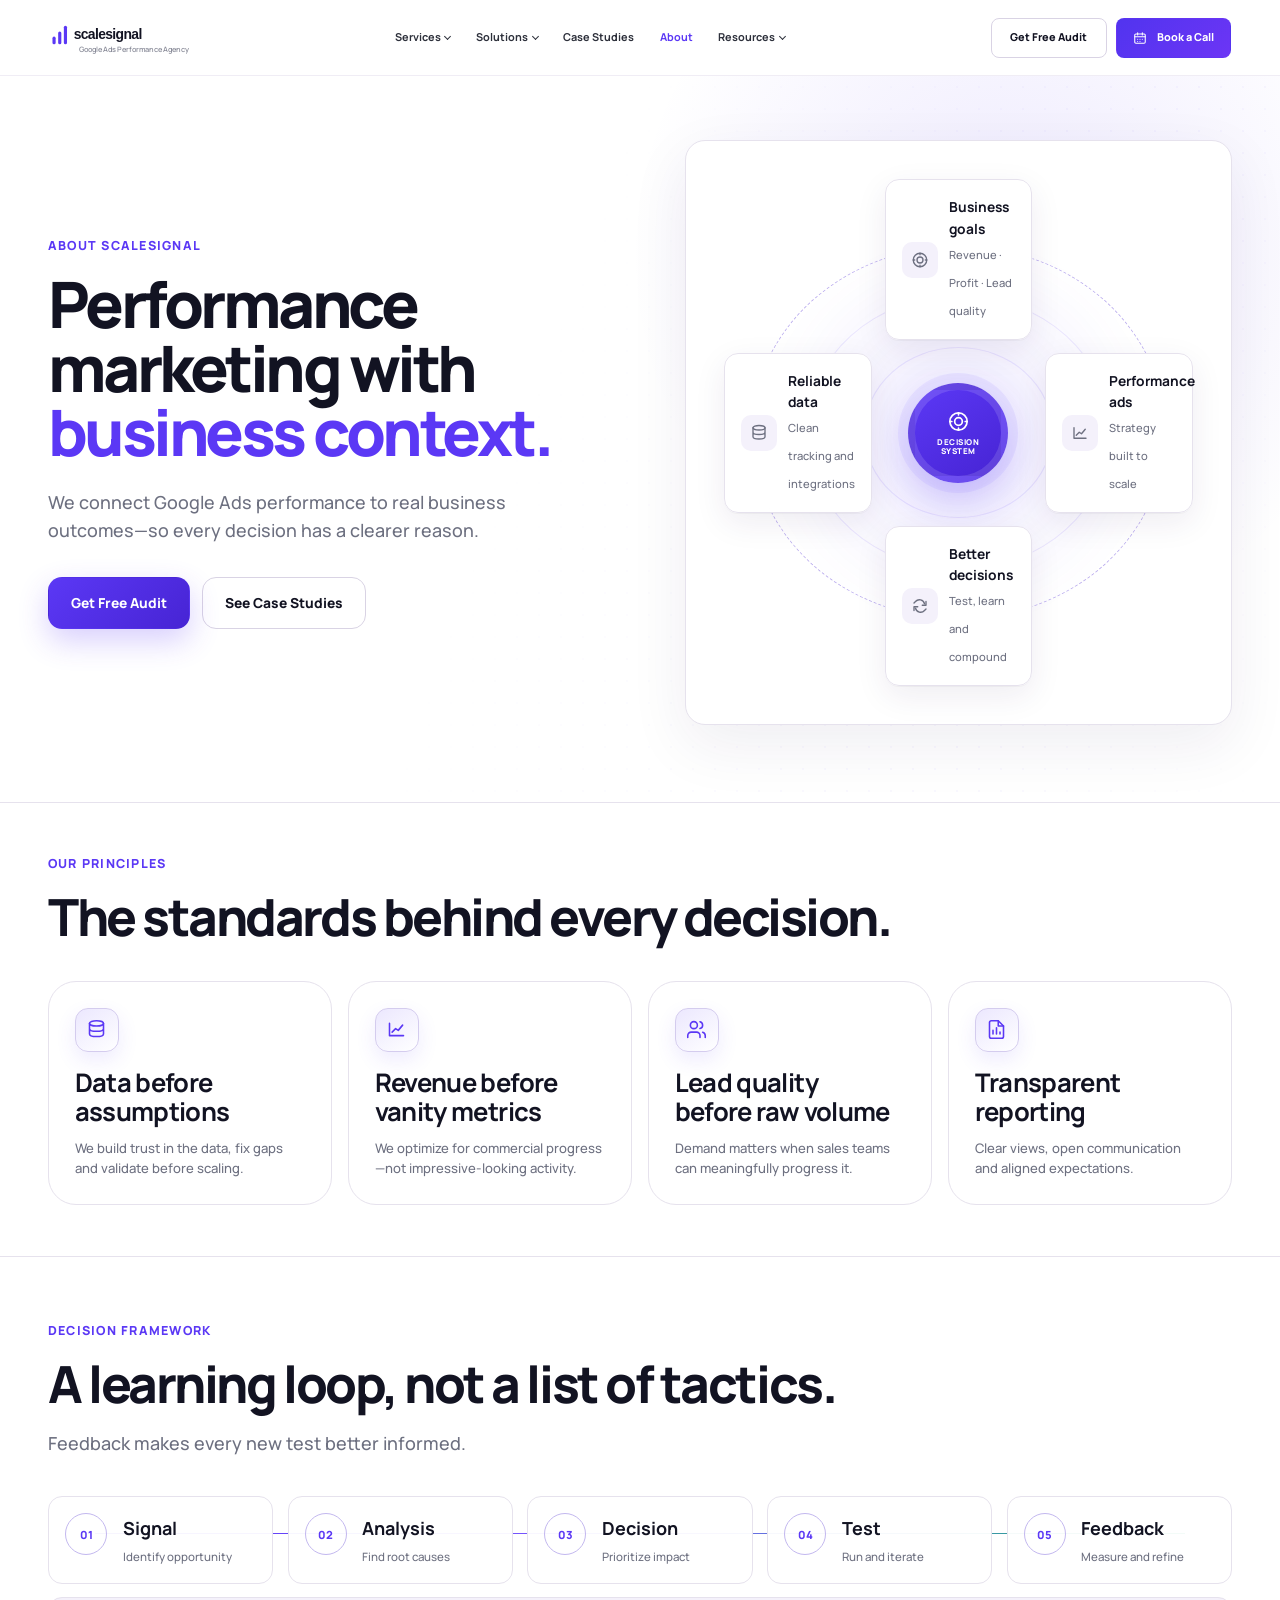
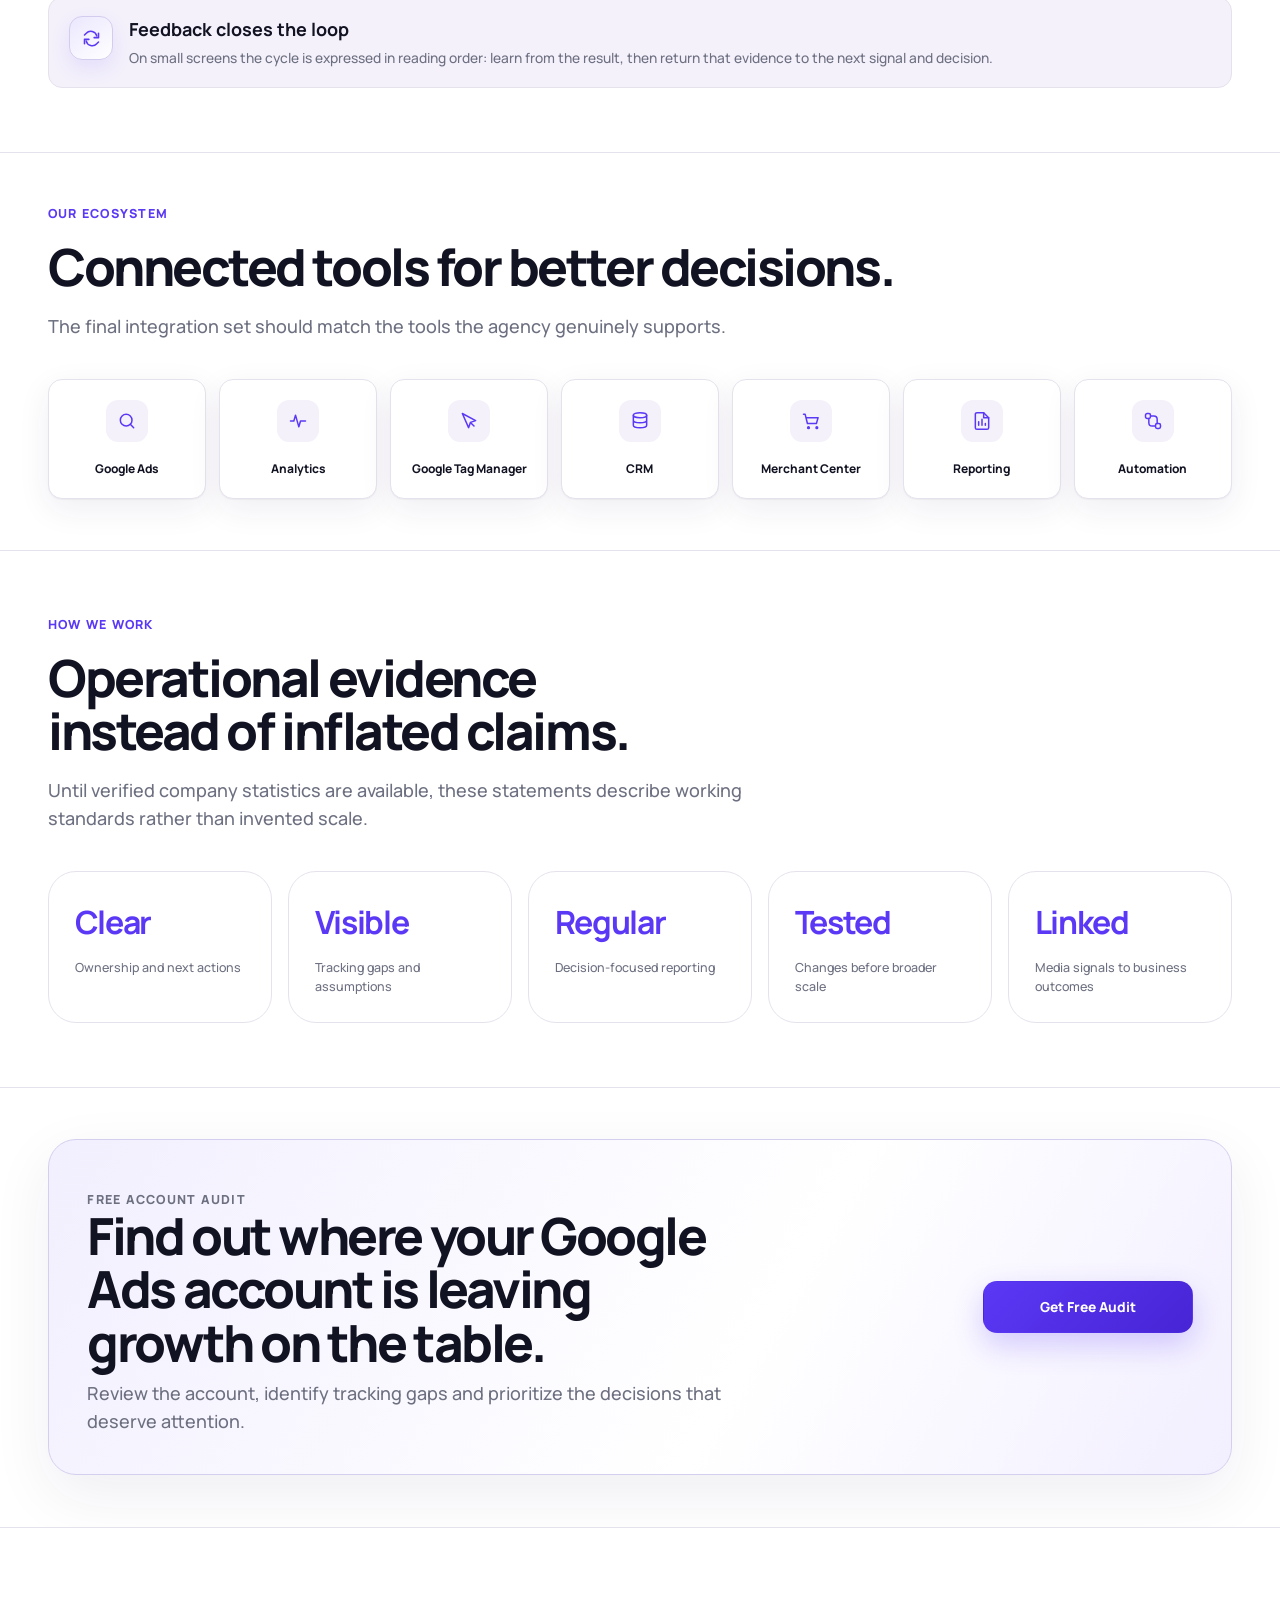
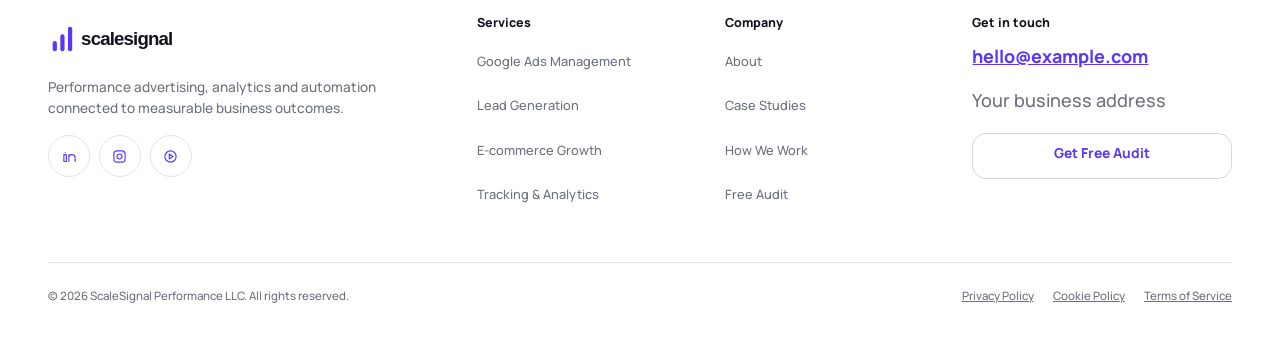
==== commit 12b9d3b4: "upd" ====
--- a/about.html
+++ b/about.html
@@ -32,6 +32,6 @@
     <section class="section section--compact" aria-labelledby="about-cta-title"><div class="container"><div class="final-cta" data-reveal><div><p class="eyebrow">Free account audit</p><h2 id="about-cta-title" data-config="common.finalCtaTitle">Find the next action.</h2><p>Review the account, identify tracking gaps and prioritize the decisions that deserve attention.</p></div><a class="button button--primary button--wide" data-config="cta.primary.shortLabel" data-config-href="cta.primary.url">Get Free Audit</a></div></div></section>
   </main>
   <footer data-site-footer></footer>
-  <script src="/config/config.js?v=20260902-8"></script><script src="/js/config-loader.js?v=20260902-8" defer></script><script src="/js/main.js?v=20260902-8" defer></script><script src="/js/navigation.js?v=20260902-8" defer></script><script src="/js/animations.js?v=20260902-8" defer></script>
+  <script src="/config/config.js?v=20260903-41"></script><script src="/js/config-loader.js?v=20260902-8" defer></script><script src="/js/main.js?v=20260903-23" defer></script><script src="/js/navigation.js?v=20260902-8" defer></script><script src="/js/animations.js?v=20260902-8" defer></script>
 </body>
 </html>
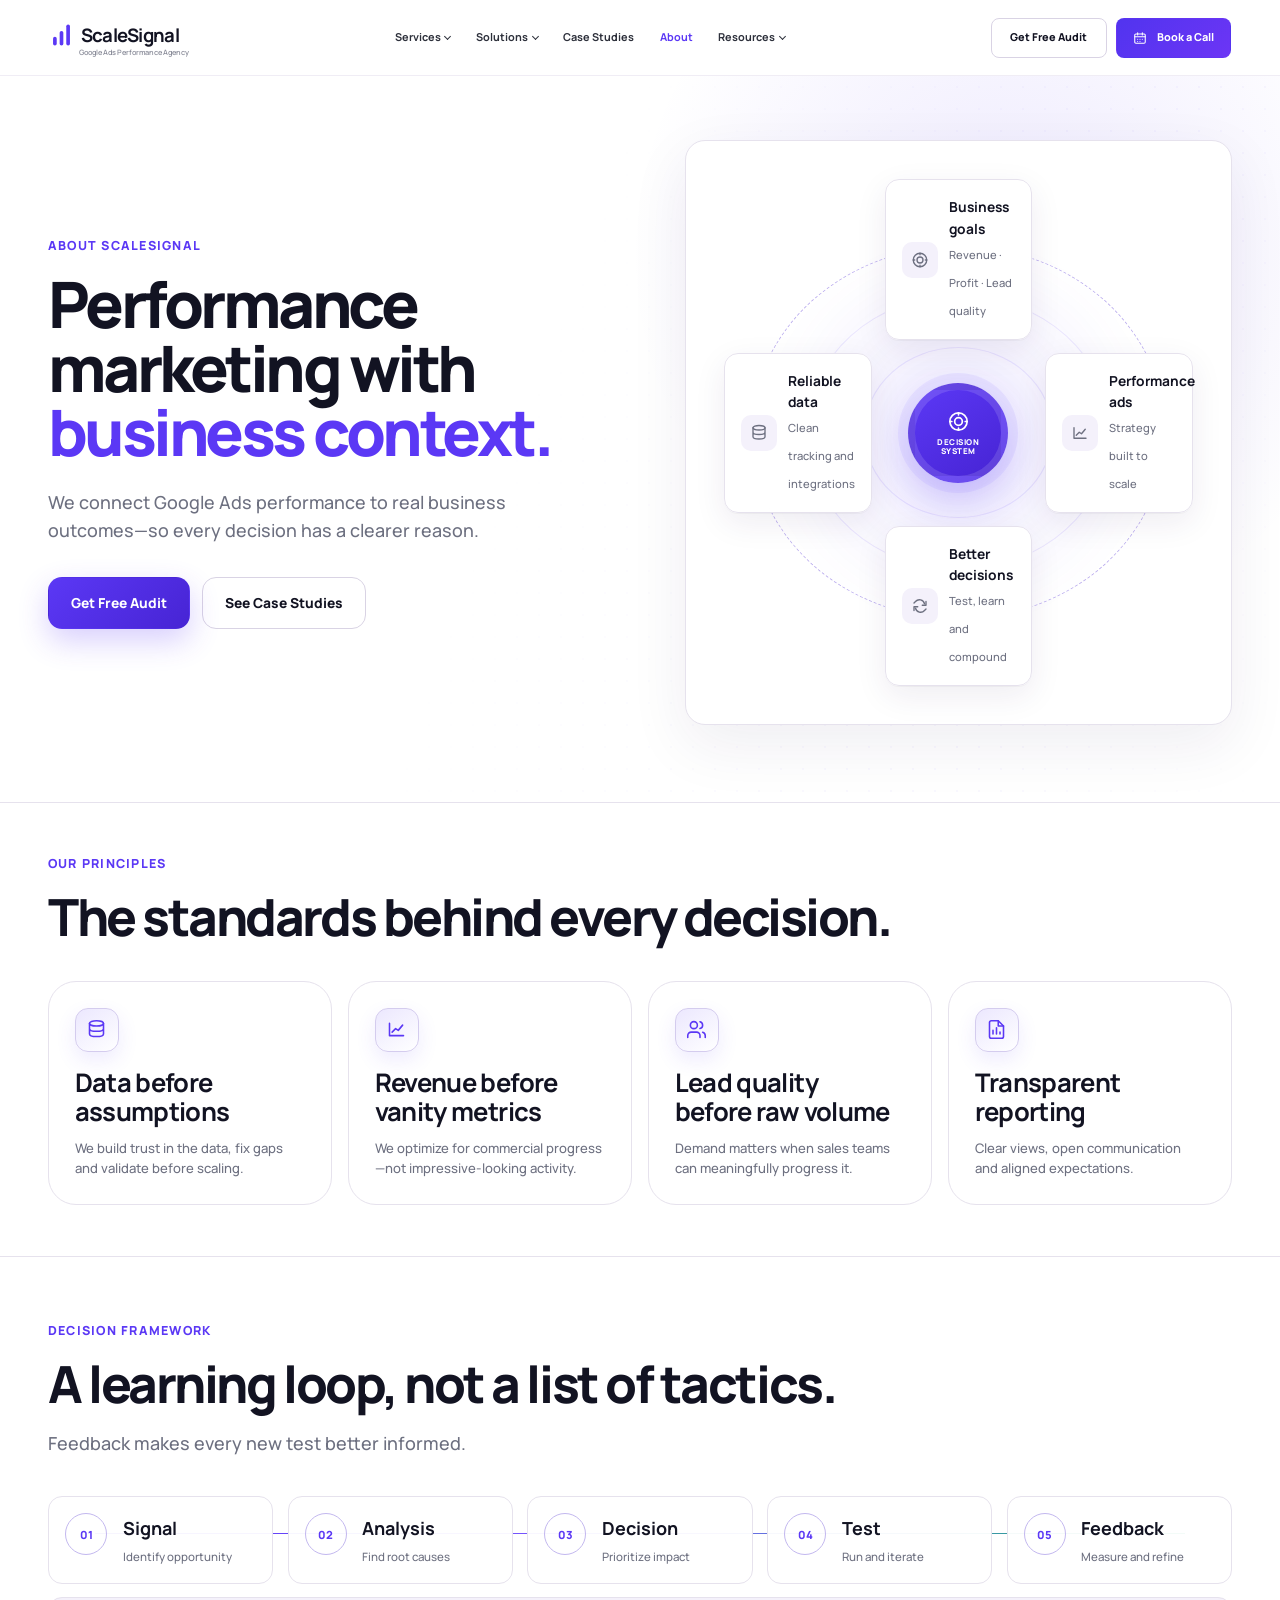
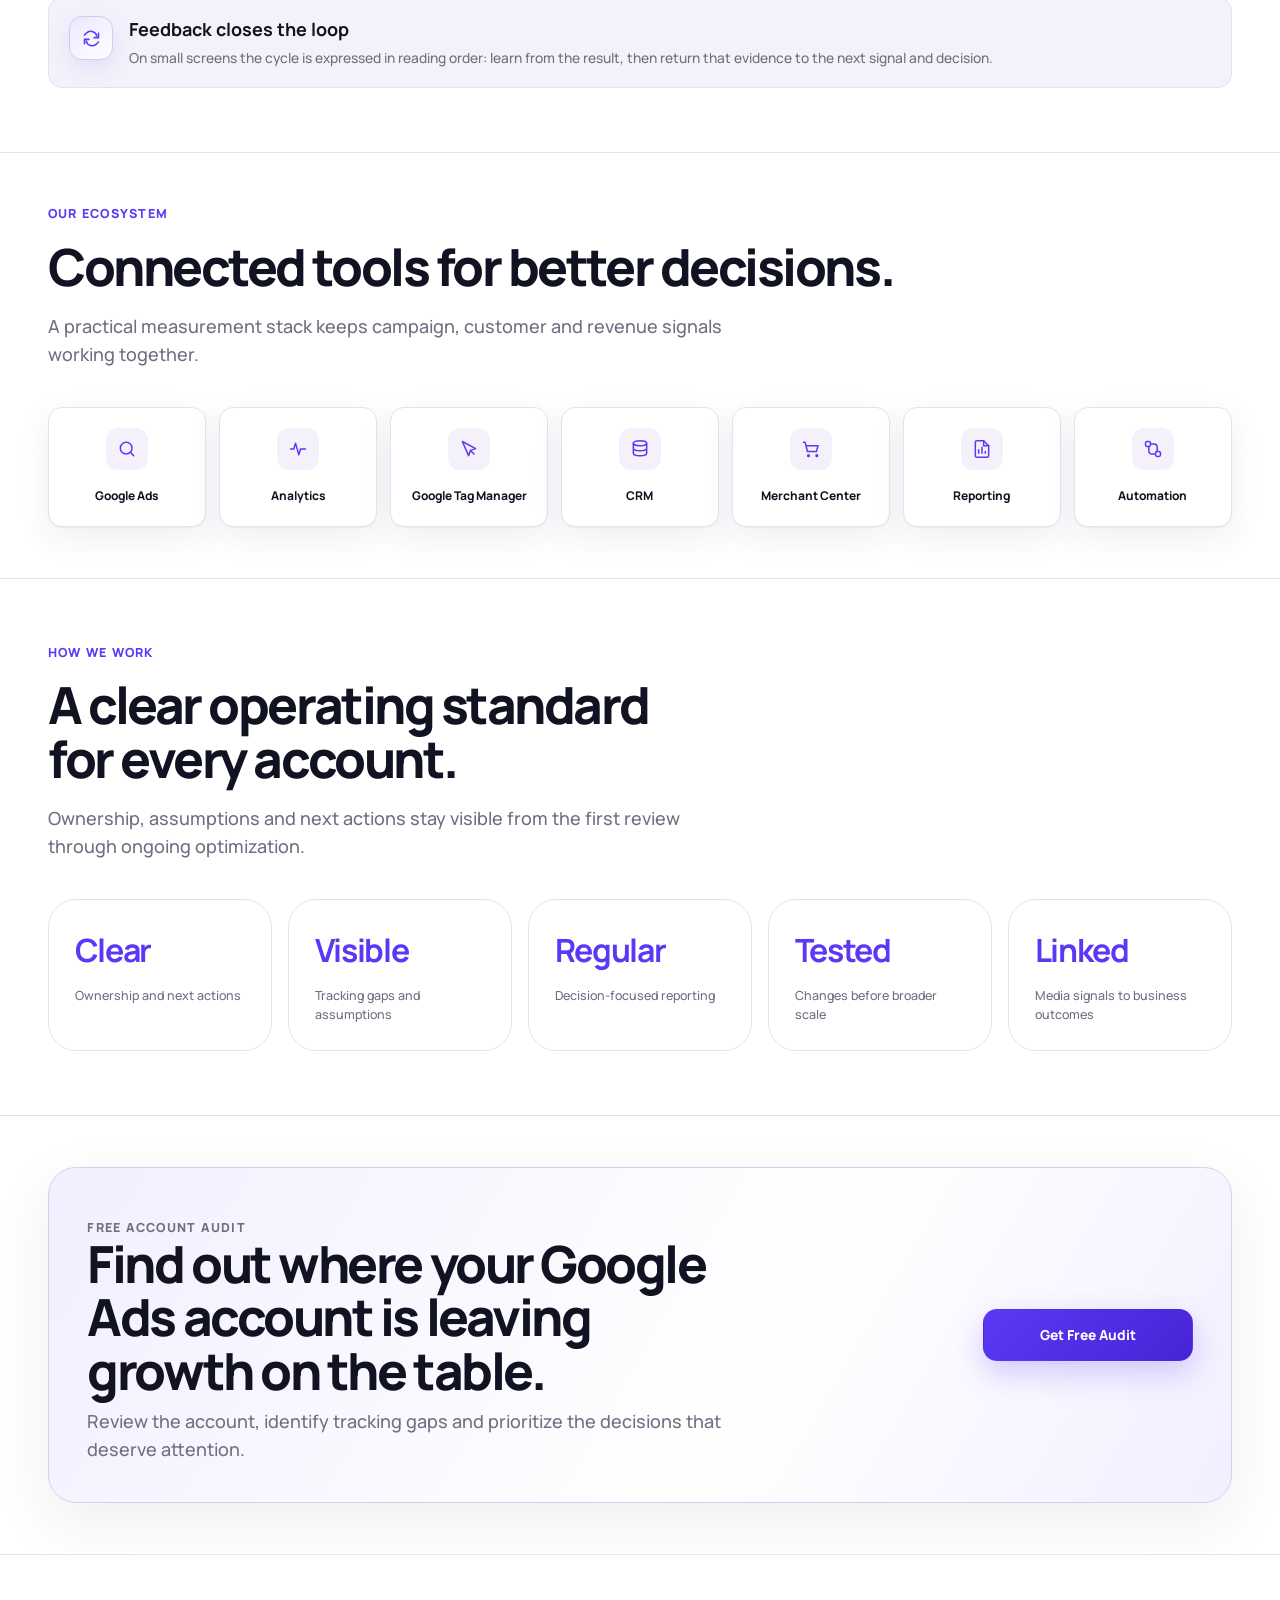
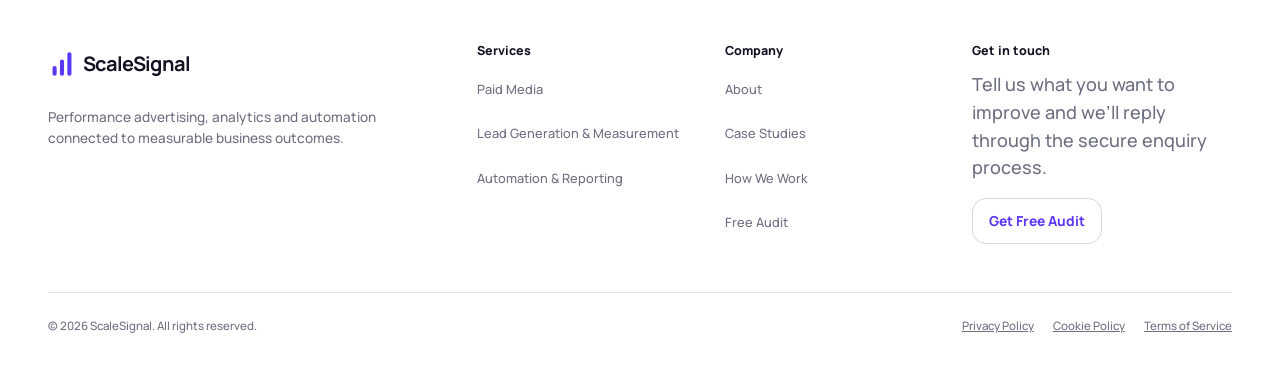
==== commit bb8f1fdc: "big upd" ====
--- a/about.html
+++ b/about.html
@@ -3,7 +3,7 @@
 <head>
   <meta charset="utf-8"><meta name="viewport" content="width=device-width, initial-scale=1"><meta name="description" content="A performance marketing approach built around data and business context."><meta name="theme-color" content="#F8F7FB">
   <link rel="preconnect" href="https://fonts.googleapis.com"><link rel="preconnect" href="https://fonts.gstatic.com" crossorigin><link href="https://fonts.googleapis.com/css2?family=Manrope:wght@400;500;600;700;800&display=swap" rel="stylesheet">
-  <link rel="stylesheet" href="/css/base.css?v=20260902-11"><link rel="stylesheet" href="/css/components.css?v=20260902-8"><link rel="stylesheet" href="/css/layout.css?v=20260902-11"><link rel="stylesheet" href="/css/pages/about.css?v=20260902-8"><link rel="stylesheet" href="/css/responsive.css?v=20260902-11">
+  <link rel="stylesheet" href="/css/base.css?v=20260902-11"><link rel="stylesheet" href="/css/components.css?v=20260902-8"><link rel="stylesheet" href="/css/layout.css?v=20260903-12"><link rel="stylesheet" href="/css/pages/about.css?v=20260902-8"><link rel="stylesheet" href="/css/responsive.css?v=20260903-12">
   <title>About</title>
 </head>
 <body data-page="about">
@@ -25,13 +25,13 @@
 
     <section class="section" aria-labelledby="framework-title"><div class="container"><header class="section-heading" data-reveal><p class="eyebrow" data-config="pages.about.framework.eyebrow">Decision framework</p><h2 id="framework-title" data-config="pages.about.framework.title">A learning loop, not a list of tactics.</h2><p class="section-heading__text" data-config="pages.about.framework.text">Feedback makes each test better informed.</p></header><div class="framework" data-config-list="pages.about.framework.items"><template><article class="framework-step" data-reveal><span class="framework-step__number" data-config-item="index"></span><strong data-config-item="title"></strong><span data-config-item="text"></span></article></template></div><div class="notice system-feedback" data-reveal><span class="icon-badge" data-icon="refresh"></span><div><strong>Feedback closes the loop</strong><p>On small screens the cycle is expressed in reading order: learn from the result, then return that evidence to the next signal and decision.</p></div></div></div></section>
 
-    <section class="section section--compact" aria-labelledby="ecosystem-title"><div class="container"><header class="section-heading" data-reveal><p class="eyebrow" data-config="pages.about.ecosystem.eyebrow">Our ecosystem</p><h2 id="ecosystem-title" data-config="pages.about.ecosystem.title">Connected tools for better decisions.</h2><p class="section-heading__text" data-config="pages.about.ecosystem.text">The integration set should match the tools genuinely supported.</p></header><div class="ecosystem" data-config-list="pages.about.ecosystem.items"><template><div class="ecosystem-item" data-reveal><span class="ecosystem-mark" data-config-item-icon="icon"></span><span data-config-item="title"></span></div></template></div></div></section>
+    <section class="section section--compact" aria-labelledby="ecosystem-title"><div class="container"><header class="section-heading" data-reveal><p class="eyebrow" data-config="pages.about.ecosystem.eyebrow">Our ecosystem</p><h2 id="ecosystem-title" data-config="pages.about.ecosystem.title">Connected tools for better decisions.</h2><p class="section-heading__text" data-config="pages.about.ecosystem.text">A practical measurement stack keeps campaign, customer and revenue signals working together.</p></header><div class="ecosystem" data-config-list="pages.about.ecosystem.items"><template><div class="ecosystem-item" data-reveal><span class="ecosystem-mark" data-config-item-icon="icon"></span><span data-config-item="title"></span></div></template></div></div></section>
 
-    <section class="section" aria-labelledby="evidence-title"><div class="container"><header class="section-heading" data-reveal><p class="eyebrow" data-config="pages.about.evidence.eyebrow">How we work</p><h2 id="evidence-title" data-config="pages.about.evidence.title">Operational evidence instead of inflated claims.</h2><p class="section-heading__text" data-config="pages.about.evidence.text">Working standards rather than invented scale.</p></header><div class="evidence-grid" data-config-list="pages.about.evidence.items"><template><article class="card evidence-card" data-reveal><strong data-config-item="value"></strong><span data-config-item="label"></span></article></template></div></div></section>
+    <section class="section" aria-labelledby="evidence-title"><div class="container"><header class="section-heading" data-reveal><p class="eyebrow" data-config="pages.about.evidence.eyebrow">How we work</p><h2 id="evidence-title" data-config="pages.about.evidence.title">A clear operating standard for every account.</h2><p class="section-heading__text" data-config="pages.about.evidence.text">Ownership, assumptions and next actions stay visible throughout the engagement.</p></header><div class="evidence-grid" data-config-list="pages.about.evidence.items"><template><article class="card evidence-card" data-reveal><strong data-config-item="value"></strong><span data-config-item="label"></span></article></template></div></div></section>
 
     <section class="section section--compact" aria-labelledby="about-cta-title"><div class="container"><div class="final-cta" data-reveal><div><p class="eyebrow">Free account audit</p><h2 id="about-cta-title" data-config="common.finalCtaTitle">Find the next action.</h2><p>Review the account, identify tracking gaps and prioritize the decisions that deserve attention.</p></div><a class="button button--primary button--wide" data-config="cta.primary.shortLabel" data-config-href="cta.primary.url">Get Free Audit</a></div></div></section>
   </main>
   <footer data-site-footer></footer>
-  <script src="/config/config.js?v=20260903-41"></script><script src="/js/config-loader.js?v=20260902-8" defer></script><script src="/js/main.js?v=20260903-23" defer></script><script src="/js/navigation.js?v=20260902-8" defer></script><script src="/js/animations.js?v=20260902-8" defer></script>
+  <script src="/config/config.js?v=20260904-45"></script><script src="/js/site-content.js?v=20260904-7"></script><script src="/js/config-loader.js?v=20260903-2" defer></script><script src="/js/main.js?v=20260904-25" defer></script><script src="/js/navigation.js?v=20260904-2" defer></script><script src="/js/animations.js?v=20260902-8" defer></script>
 </body>
 </html>
--- a/css/layout.css
+++ b/css/layout.css
@@ -37,8 +37,10 @@
 }
 .site-brand { display: grid; flex: 0 0 auto; gap: 0; color: var(--text); text-decoration: none; }
 .site-brand small { margin: -3px 0 0 30px; color: #8b8d9a; font-size: 0.46rem; font-weight: 600; line-height: 1; white-space: nowrap; }
-.site-logo { display: block; width: clamp(126px, 10.5vw, 148px); }
-.site-logo img { width: 100%; height: auto; }
+.brand-lockup { display: inline-flex; align-items: center; gap: 0.42rem; color: var(--text); font-size: 1rem; font-weight: 800; letter-spacing: -0.045em; line-height: 1; text-decoration: none; }
+.brand-lockup img { width: 25px; height: 34px; flex: 0 0 auto; object-fit: contain; }
+.site-logo { width: max-content; }
+.site-logo strong { font-size: clamp(1rem, 1.45vw, 1.18rem); }
 .site-nav { display: none; align-items: center; gap: clamp(1rem, 2vw, 1.75rem); }
 .site-nav a { position: relative; min-height: 40px; display: inline-flex; align-items: center; gap: 0.28rem; color: #2d303b; font-size: 0.68rem; font-weight: 700; text-decoration: none; white-space: nowrap; }
 .site-nav a::after { content: none; }
@@ -65,8 +67,8 @@
 .mobile-menu__top { display: flex; min-height: 76px; align-items: center; justify-content: space-between; border-bottom: 1px solid var(--line); }
 .mobile-menu__brand { display: grid; gap: 0; color: var(--text); text-decoration: none; }
 .mobile-menu__brand small { margin: -3px 0 0 31px; color: var(--text-soft); font-size: 0.46rem; line-height: 1; }
-.mobile-menu__logo { display: block; width: 148px; }
-.mobile-menu__logo img { width: 100%; height: auto; }
+.mobile-menu__logo { width: max-content; }
+.mobile-menu__logo strong { font-size: 1.15rem; }
 .mobile-menu__close { display: grid; width: 46px; height: 46px; place-items: center; border: 1px solid var(--line); border-radius: 12px; background: #fff; font-size: 1.55rem; cursor: pointer; }
 .mobile-menu__nav { display: grid; margin-top: 2rem; }
 .mobile-menu__nav a { display: flex; min-height: 56px; align-items: center; justify-content: space-between; border-bottom: 1px solid var(--line); font-size: clamp(1.55rem, 7vw, 2rem); font-weight: 760; letter-spacing: -0.035em; text-decoration: none; }
@@ -78,7 +80,8 @@
 
 .site-footer { position: relative; border-top: 1px solid var(--line); background: #fff; }
 .site-footer__main { display: grid; gap: 2.5rem; padding-block: clamp(4rem, 7vw, 6rem) 3rem; }
-.site-footer__brand img { width: 180px; }
+.site-footer__brand .brand-lockup { font-size: 1.25rem; }
+.site-footer__brand .brand-lockup img { width: 28px; height: 38px; }
 .site-footer__brand p { max-width: 360px; margin-top: 1rem; color: var(--text-soft); font-size: 0.85rem; }
 .site-footer__social { display: flex; gap: 0.55rem; margin-top: 1rem; }
 .site-footer__social a { display: grid; width: 42px; height: 42px; place-items: center; color: var(--brand); border: 1px solid var(--line); border-radius: 50%; font-size: 0.7rem; font-weight: 800; text-decoration: none; }
@@ -87,7 +90,8 @@
 .site-footer__links { display: grid; gap: 0.4rem; }
 .site-footer__links a { min-height: 38px; display: inline-flex; align-items: center; color: var(--text-soft); font-size: 0.8rem; text-decoration: none; }
 .site-footer__links a:hover { color: var(--brand); }
-.site-footer__contact a { display: block; margin: 0.5rem 0 1rem; color: var(--brand); font-weight: 750; overflow-wrap: anywhere; }
+.site-footer__contact p { max-width: 280px; margin-bottom: 1rem; }
+.site-footer__contact a { display: inline-flex; margin: 0; color: var(--brand); font-weight: 750; overflow-wrap: anywhere; }
 .site-footer__bottom { display: flex; flex-direction: column; gap: 1rem; padding-block: 1.5rem 2rem; border-top: 1px solid var(--line); color: var(--text-soft); font-size: 0.72rem; }
 .site-footer__legal { display: flex; flex-wrap: wrap; gap: 1.2rem; }
 
--- a/css/responsive.css
+++ b/css/responsive.css
@@ -9,7 +9,7 @@
 }
 
 @media (max-width: 390px) {
-  .site-logo { width: 132px; }
+  .site-logo { width: max-content; }
   .card { border-radius: 20px; }
   .dashboard { border-radius: 20px; }
   .dashboard__top { align-items: flex-start; }
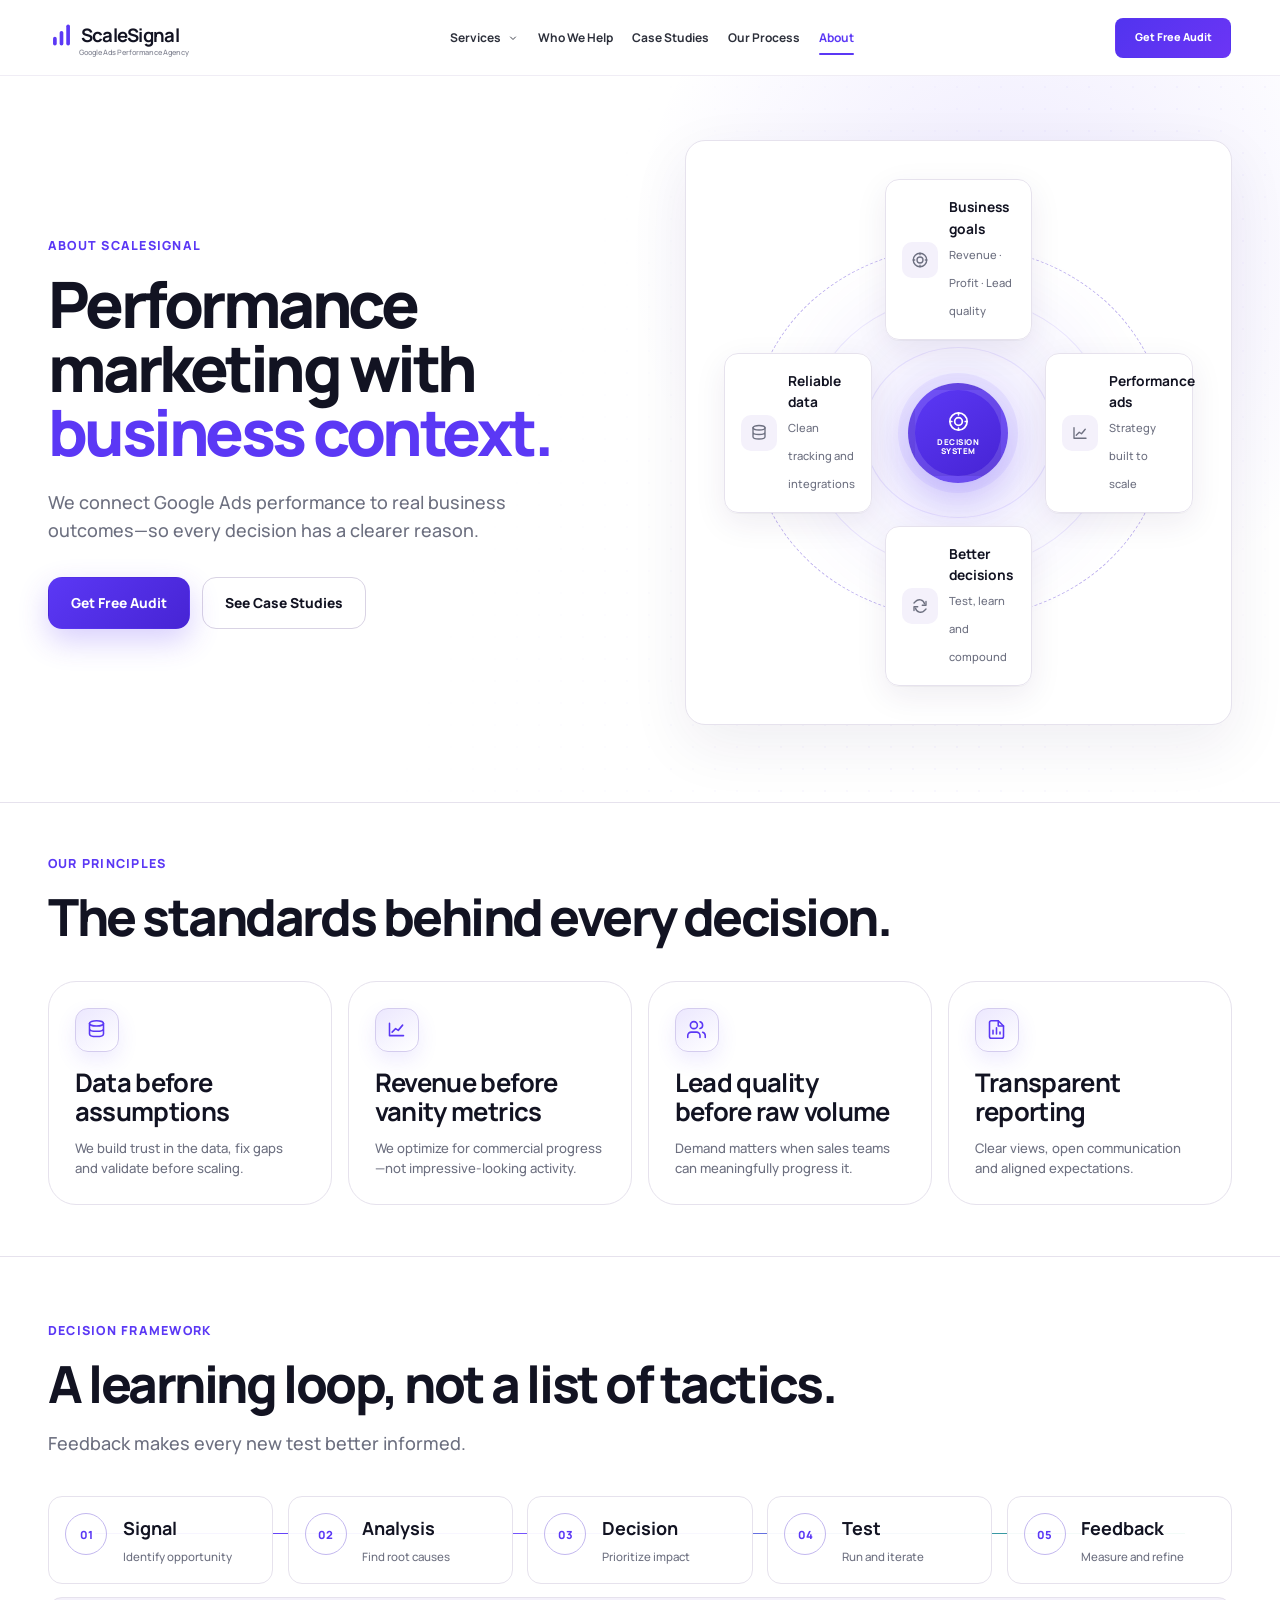
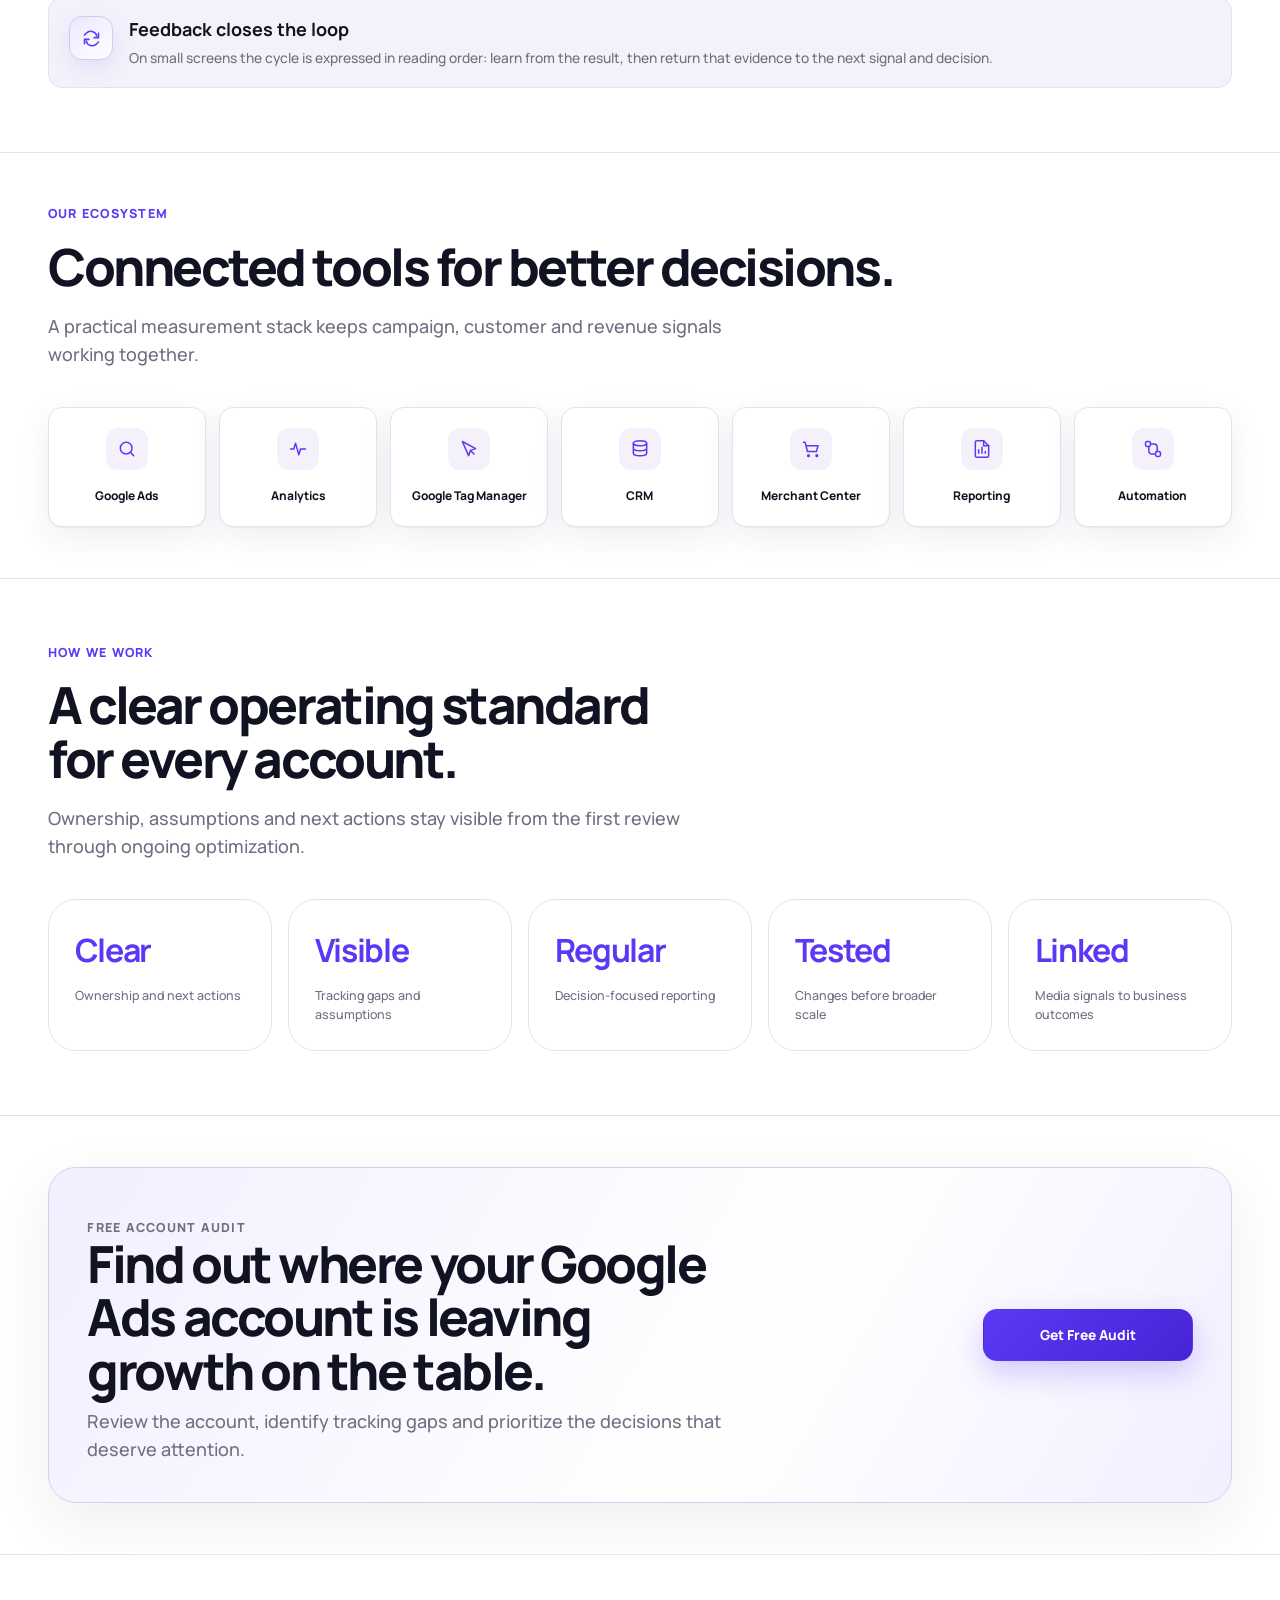
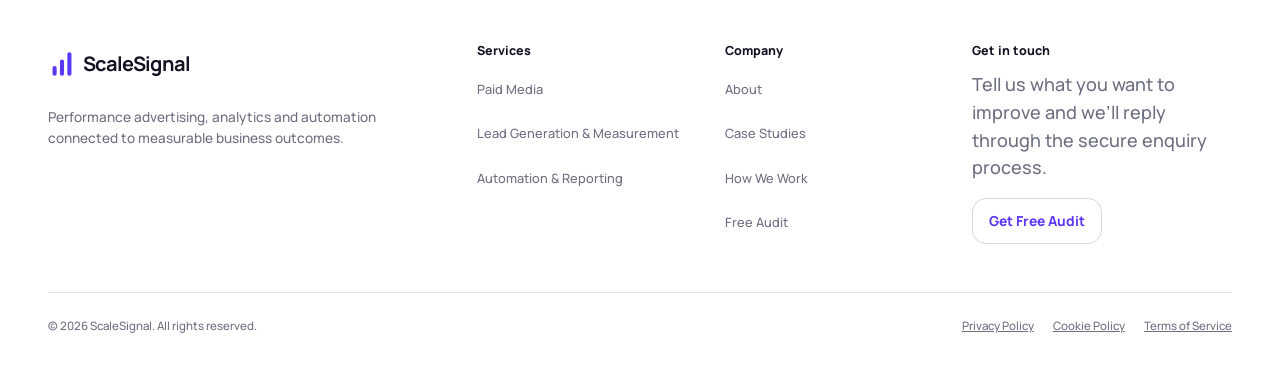
==== commit 4d9b48b2: "+" ====
--- a/about.html
+++ b/about.html
@@ -3,7 +3,7 @@
 <head>
   <meta charset="utf-8"><meta name="viewport" content="width=device-width, initial-scale=1"><meta name="description" content="A performance marketing approach built around data and business context."><meta name="theme-color" content="#F8F7FB">
   <link rel="preconnect" href="https://fonts.googleapis.com"><link rel="preconnect" href="https://fonts.gstatic.com" crossorigin><link href="https://fonts.googleapis.com/css2?family=Manrope:wght@400;500;600;700;800&display=swap" rel="stylesheet">
-  <link rel="stylesheet" href="/css/base.css?v=20260902-11"><link rel="stylesheet" href="/css/components.css?v=20260902-8"><link rel="stylesheet" href="/css/layout.css?v=20260903-12"><link rel="stylesheet" href="/css/pages/about.css?v=20260902-8"><link rel="stylesheet" href="/css/responsive.css?v=20260903-12">
+  <link rel="stylesheet" href="/css/base.css?v=20260902-11"><link rel="stylesheet" href="/css/components.css?v=20260902-8"><link rel="stylesheet" href="/css/layout.css?v=20260905-5"><link rel="stylesheet" href="/css/pages/about.css?v=20260902-8"><link rel="stylesheet" href="/css/responsive.css?v=20260903-12">
   <title>About</title>
 </head>
 <body data-page="about">
@@ -32,6 +32,6 @@
     <section class="section section--compact" aria-labelledby="about-cta-title"><div class="container"><div class="final-cta" data-reveal><div><p class="eyebrow">Free account audit</p><h2 id="about-cta-title" data-config="common.finalCtaTitle">Find the next action.</h2><p>Review the account, identify tracking gaps and prioritize the decisions that deserve attention.</p></div><a class="button button--primary button--wide" data-config="cta.primary.shortLabel" data-config-href="cta.primary.url">Get Free Audit</a></div></div></section>
   </main>
   <footer data-site-footer></footer>
-  <script src="/config/config.js?v=20260904-45"></script><script src="/js/site-content.js?v=20260904-7"></script><script src="/js/config-loader.js?v=20260903-2" defer></script><script src="/js/main.js?v=20260904-25" defer></script><script src="/js/navigation.js?v=20260904-2" defer></script><script src="/js/animations.js?v=20260902-8" defer></script>
+  <script src="/config/config.js?v=20260905-47"></script><script src="/js/site-content.js?v=20260905-1"></script><script src="/js/config-loader.js?v=20260903-2" defer></script><script src="/js/main.js?v=20260905-1" defer></script><script src="/js/navigation.js?v=20260905-3" defer></script><script src="/js/animations.js?v=20260902-8" defer></script>
 </body>
 </html>
--- a/css/layout.css
+++ b/css/layout.css
@@ -1,4 +1,18 @@
 .site-header-shell { position: relative; z-index: 1000; height: var(--header-height); background: var(--surface); }
+body.page-transition-ready { animation: page-enter 260ms cubic-bezier(.2,.7,.2,1) both; }
+body.is-page-leaving { pointer-events: none; animation: page-leave 180ms ease both; }
+@keyframes page-enter { from { opacity: 0; transform: translateY(5px); } to { opacity: 1; transform: translateY(0); } }
+@keyframes page-leave { to { opacity: 0; transform: translateY(-4px); } }
+
+@view-transition { navigation: auto; }
+::view-transition-old(root) { animation: page-leave 180ms ease both; }
+::view-transition-new(root) { animation: page-enter 260ms cubic-bezier(.2,.7,.2,1) both; }
+@media (prefers-reduced-motion: reduce) {
+  body.page-transition-ready,
+  body.is-page-leaving,
+  ::view-transition-old(root),
+  ::view-transition-new(root) { animation: none; }
+}
 .site-header {
   position: fixed;
   z-index: 1000;
@@ -41,21 +55,66 @@
 .brand-lockup img { width: 25px; height: 34px; flex: 0 0 auto; object-fit: contain; }
 .site-logo { width: max-content; }
 .site-logo strong { font-size: clamp(1rem, 1.45vw, 1.18rem); }
-.site-nav { display: none; align-items: center; gap: clamp(1rem, 2vw, 1.75rem); }
-.site-nav a { position: relative; min-height: 40px; display: inline-flex; align-items: center; gap: 0.28rem; color: #2d303b; font-size: 0.68rem; font-weight: 700; text-decoration: none; white-space: nowrap; }
-.site-nav a::after { content: none; }
-.site-nav a:nth-of-type(1)::after,
-.site-nav a:nth-of-type(2)::after,
-.site-nav a:nth-of-type(5)::after { content: ""; position: static; width: 5px; height: 5px; border-right: 1px solid currentColor; border-bottom: 1px solid currentColor; transform: translateY(-1px) rotate(45deg); }
-.site-nav a:hover,
-.site-nav a[aria-current="page"] { color: var(--brand); }
+.site-nav { display: none; align-items: center; gap: clamp(0.8rem, 1.5vw, 1.35rem); }
+.site-nav__primary { display: flex; align-items: center; gap: clamp(0.8rem, 1.5vw, 1.35rem); }
+.site-nav__primary > a,
+.nav-services__toggle { position: relative; display: inline-flex; min-height: 40px; align-items: center; gap: 0.36rem; padding: 0; color: #2d303b; border: 0; background: transparent; font-size: 0.75rem; font-weight: 700; line-height: 1; text-decoration: none; white-space: nowrap; cursor: pointer; }
+.site-nav__primary > a::after,
+.nav-services__toggle::after { content: ""; position: absolute; right: 0; bottom: 3px; left: 0; height: 2px; border-radius: 2px; background: currentColor; transform: scaleX(0); transform-origin: center; transition: transform 180ms ease; }
+.site-nav__primary > a:hover,
+.site-nav__primary > a[aria-current="page"],
+.nav-services__toggle:hover,
+.nav-services__toggle.is-current,
+.nav-services__toggle[aria-expanded="true"] { color: var(--brand); }
+.site-nav__primary > a:hover::after,
+.site-nav__primary > a[aria-current="page"]::after,
+.nav-services__toggle:hover::after,
+.nav-services__toggle.is-current::after,
+.nav-services__toggle[aria-expanded="true"]::after { transform: scaleX(1); }
+
+.nav-services { position: relative; display: flex; }
+.nav-services__toggle [data-icon] { display: inline-flex; transition: transform 220ms ease; }
+.nav-services__toggle svg { width: 12px; height: 12px; }
+.nav-services__toggle[aria-expanded="true"] [data-icon] { transform: rotate(180deg); }
+.nav-services__menu {
+  position: absolute;
+  top: calc(100% + 10px);
+  left: 50%;
+  width: min(330px, calc(100vw - 48px));
+  padding: 0.35rem;
+  color: var(--text);
+  border: 1px solid color-mix(in srgb, var(--brand) 14%, var(--line));
+  border-radius: 14px;
+  background: rgba(255, 255, 255, 0.985);
+  box-shadow: 0 18px 45px rgba(27, 22, 56, 0.14), 0 2px 8px rgba(27, 22, 56, 0.05);
+  opacity: 0;
+  visibility: hidden;
+  pointer-events: none;
+  transform: translate(-50%, 10px);
+  transition: opacity 220ms ease, transform 220ms cubic-bezier(.2,.7,.2,1), visibility 220ms;
+}
+.nav-services__menu::before { content: ""; position: absolute; right: 0; bottom: 100%; left: 0; height: 12px; }
+.nav-services.is-open .nav-services__menu { opacity: 1; visibility: visible; pointer-events: auto; transform: translate(-50%, 0); }
+.nav-services__heading { display: none; }
+.nav-services__heading > span { font-size: 0.65rem; font-weight: 800; letter-spacing: 0.07em; text-transform: uppercase; }
+.nav-services__heading small { display: none; }
+.nav-services__links { display: grid; gap: 0.12rem; }
+.nav-services__links a { display: flex; min-height: 38px; align-items: center; padding: 0.48rem 0.6rem; color: var(--text); border-radius: 8px; text-decoration: none; transition: background-color 180ms ease, transform 180ms ease; }
+.nav-services__links a:hover,
+.nav-services__links a[aria-current="page"] { background: #f5f3fb; transform: translateX(3px); }
+.nav-services__links strong,
+.nav-services__links small { display: block; }
+.nav-services__links strong { font-size: 0.72rem; }
+.nav-services__links small { display: none; }
+.nav-services__marker { display: none; }
+.nav-services__all { display: flex; min-height: 36px; align-items: center; justify-content: space-between; gap: 1rem; margin-top: 0.15rem; padding: 0.42rem 0.6rem; color: var(--brand); border-radius: 7px; background: color-mix(in srgb, var(--brand) 7%, white); font-size: 0.7rem; font-weight: 800; text-decoration: none; }
+.nav-services__all svg { width: 16px; height: 16px; transition: transform 180ms ease; }
+.nav-services__all:hover svg { transform: translateX(3px); }
 .site-header__actions { display: flex; align-items: center; gap: 0.55rem; }
 .site-header__cta { display: none; }
 .site-header .button--small { min-height: 40px; padding: 0.68rem 1rem; border-radius: 8px; font-size: 0.68rem; box-shadow: none; }
 .site-header .button--primary { background: linear-gradient(135deg, #5134ef, #6c35f5); }
 .site-header .site-header__cta--audit { min-width: 116px; }
-.site-header .site-header__cta--booking { min-width: 112px; }
-.site-header .site-header__cta--booking svg { width: 14px; height: 14px; }
 .menu-toggle { display: inline-grid; width: 46px; height: 46px; place-items: center; padding: 0; border: 1px solid var(--line); border-radius: 12px; background: var(--surface); cursor: pointer; }
 .menu-toggle span,
 .menu-toggle::before,
@@ -70,13 +129,20 @@
 .mobile-menu__logo { width: max-content; }
 .mobile-menu__logo strong { font-size: 1.15rem; }
 .mobile-menu__close { display: grid; width: 46px; height: 46px; place-items: center; border: 1px solid var(--line); border-radius: 12px; background: #fff; font-size: 1.55rem; cursor: pointer; }
-.mobile-menu__nav { display: grid; margin-top: 2rem; }
-.mobile-menu__nav a { display: flex; min-height: 56px; align-items: center; justify-content: space-between; border-bottom: 1px solid var(--line); font-size: clamp(1.55rem, 7vw, 2rem); font-weight: 760; letter-spacing: -0.035em; text-decoration: none; }
-.mobile-menu__nav a::after { content: "→"; color: var(--brand); font-size: 1.1rem; }
+.mobile-menu__services { margin-top: 1.4rem; padding: 1rem; border-radius: 18px; background: #f2effa; }
+.mobile-menu__services > p { margin: 0 0 0.45rem; color: var(--brand); font-size: 0.67rem; font-weight: 800; letter-spacing: 0.09em; text-transform: uppercase; }
+.mobile-menu__services a { display: flex; min-height: 46px; align-items: center; justify-content: space-between; gap: 1rem; color: var(--text); font-size: 0.86rem; font-weight: 750; text-decoration: none; }
+.mobile-menu__services a + a { border-top: 1px solid color-mix(in srgb, var(--brand) 10%, var(--line)); }
+.mobile-menu__services a[aria-current="page"] { color: var(--brand); }
+.mobile-menu__services svg { width: 16px; height: 16px; color: var(--brand); }
+.mobile-menu__services .mobile-menu__all-services { color: var(--brand); }
+.mobile-menu__nav { display: grid; margin-top: 0.9rem; }
+.mobile-menu__nav a { display: flex; min-height: 50px; align-items: center; justify-content: space-between; font-size: clamp(1.15rem, 5vw, 1.45rem); font-weight: 760; letter-spacing: -0.025em; text-decoration: none; }
+.mobile-menu__nav a::after { content: "\2192"; color: var(--brand); font-size: 1rem; }
 .mobile-menu__bottom { margin-top: 2rem; padding-top: 1.5rem; border-top: 1px solid var(--line); }
 .mobile-menu__bottom p { color: var(--text-soft); font-size: 0.8rem; }
 .mobile-menu__bottom .button { width: 100%; }
-.mobile-menu__actions { display: grid; grid-template-columns: repeat(2, minmax(0, 1fr)); gap: 0.65rem; }
+.mobile-menu__actions { display: grid; gap: 0.65rem; }
 
 .site-footer { position: relative; border-top: 1px solid var(--line); background: #fff; }
 .site-footer__main { display: grid; gap: 2.5rem; padding-block: clamp(4rem, 7vw, 6rem) 3rem; }
@@ -152,12 +218,8 @@
   .signal-strip__item + .signal-strip__item { border-left: 1px solid var(--line); }
 }
 
-@media (min-width: 768px) and (max-width: 1199px) {
-  .site-header__cta--booking { display: none; }
-}
-
 @media (max-width: 430px) {
-  .mobile-menu__actions { grid-template-columns: 1fr; }
+  .mobile-menu__services { padding: 0.85rem; }
 }
 
 @media (max-width: 767px) {
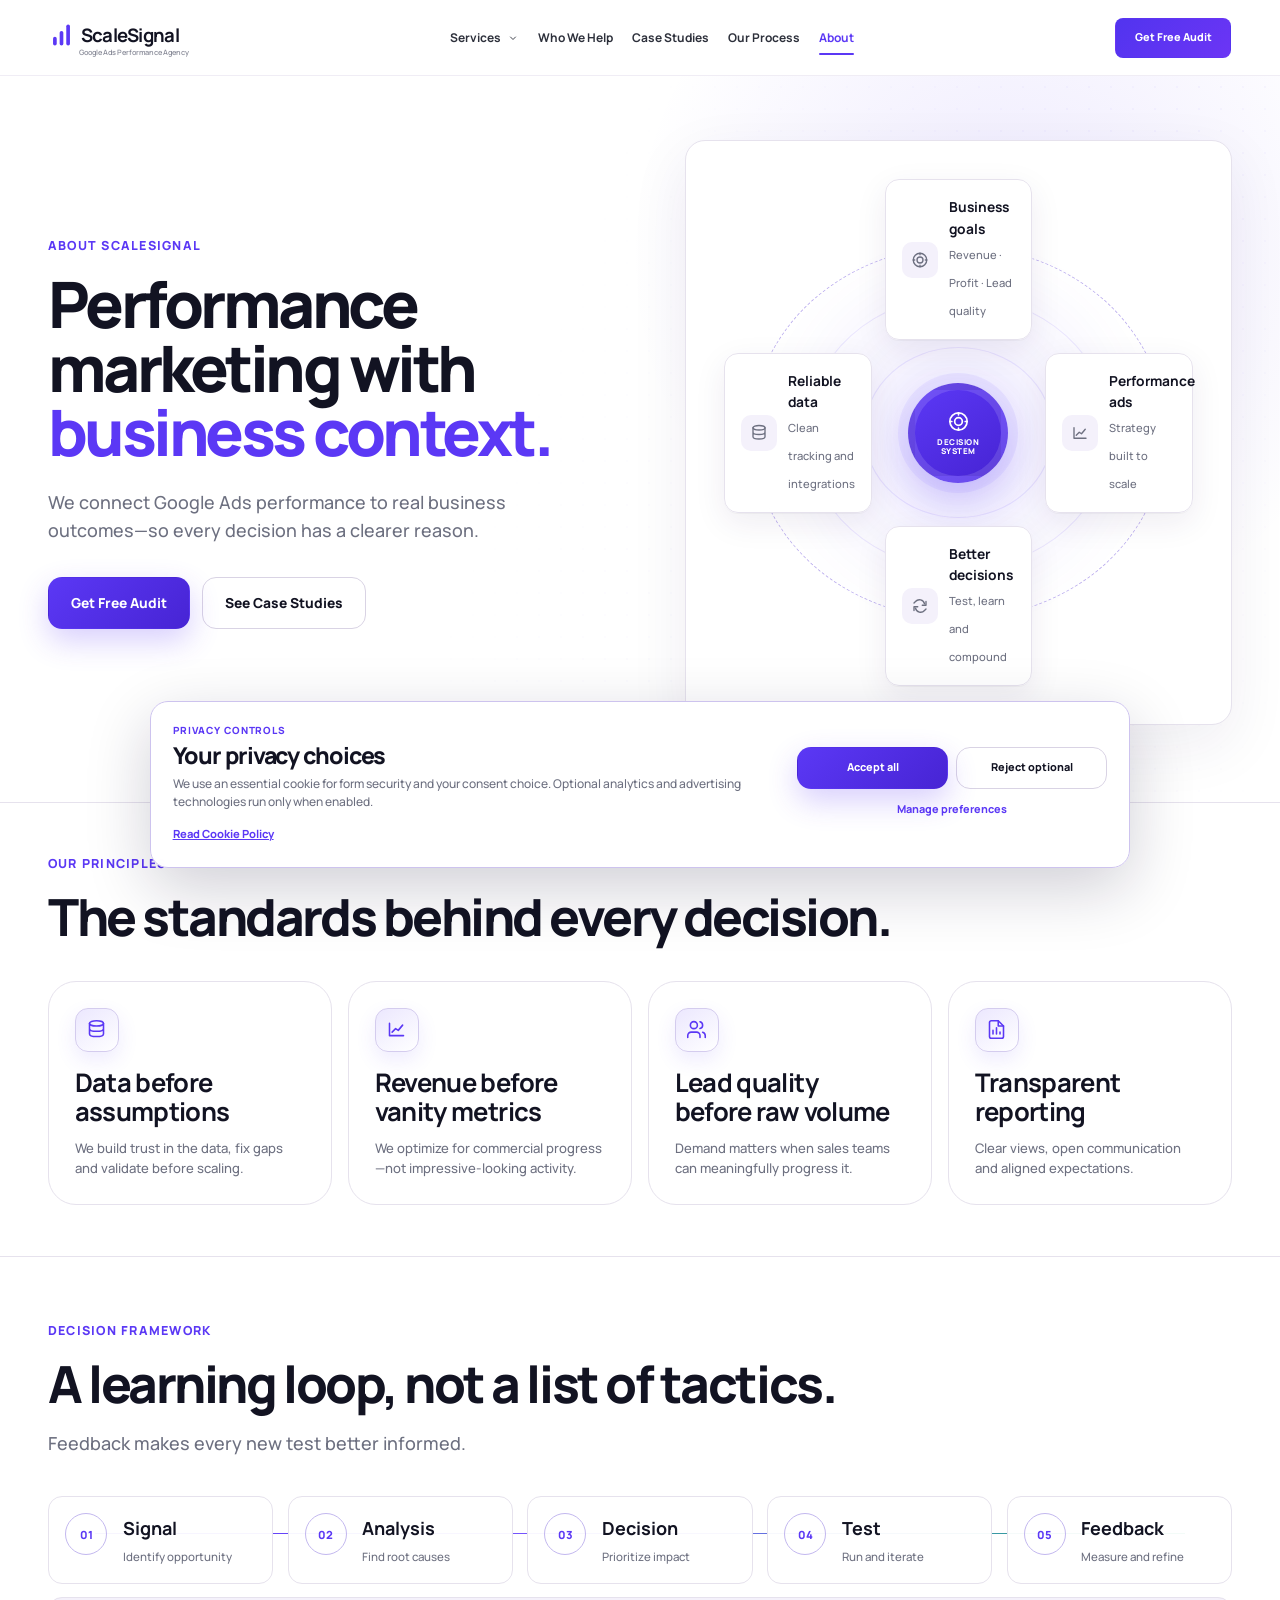
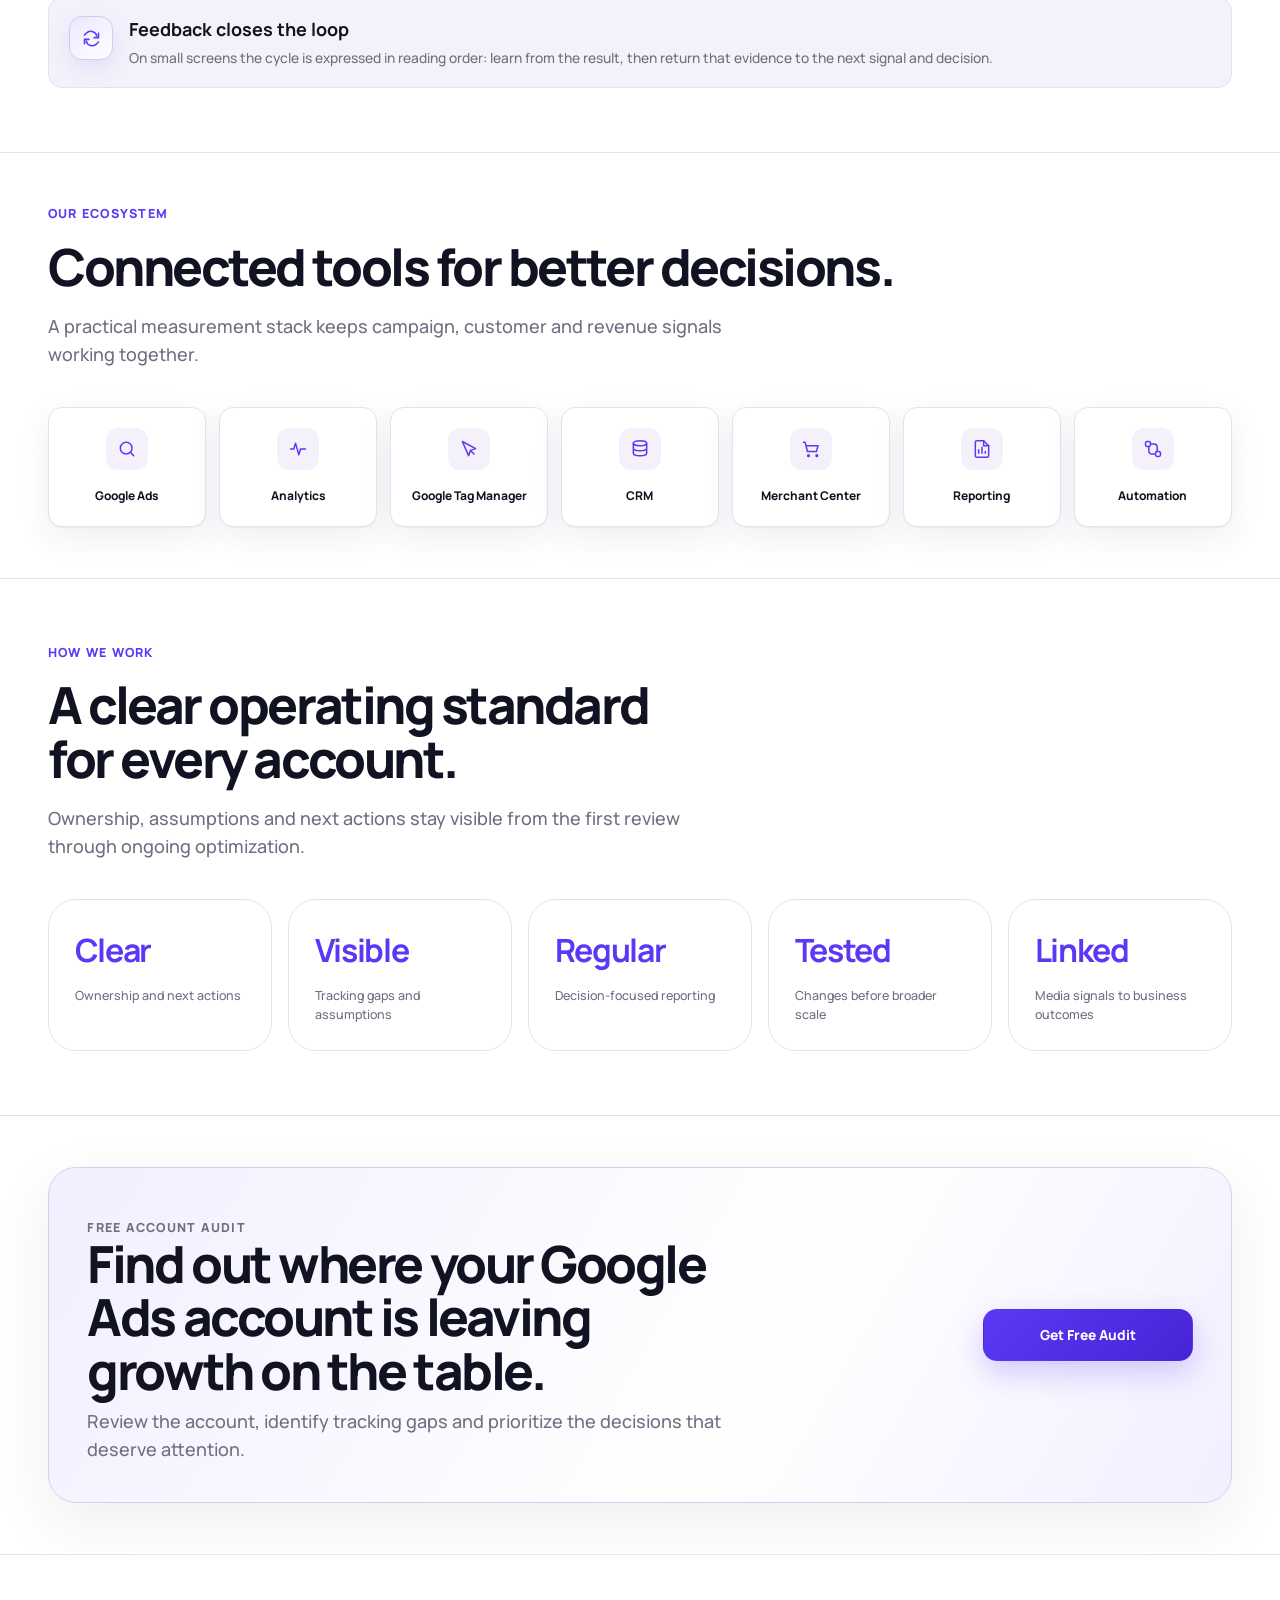
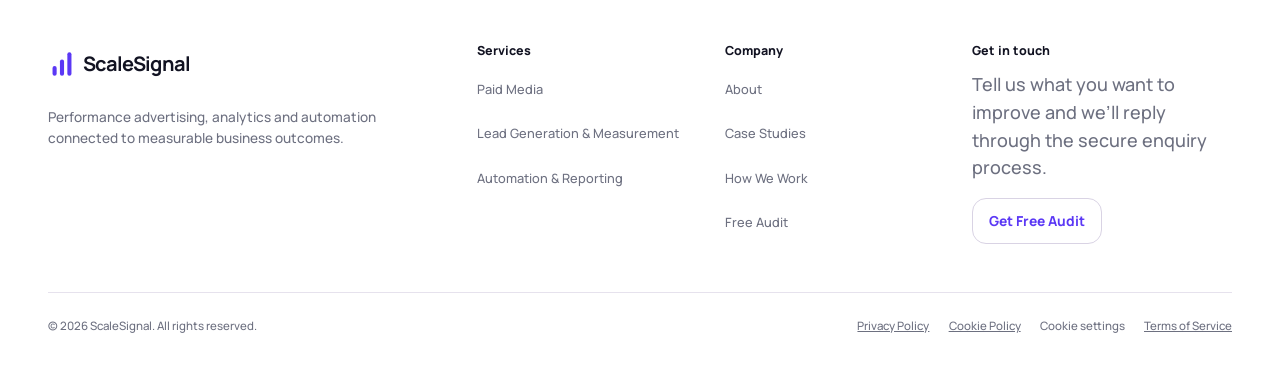
==== commit 8dde6f50: "done" ====
--- a/about.html
+++ b/about.html
@@ -3,7 +3,7 @@
 <head>
   <meta charset="utf-8"><meta name="viewport" content="width=device-width, initial-scale=1"><meta name="description" content="A performance marketing approach built around data and business context."><meta name="theme-color" content="#F8F7FB">
   <link rel="preconnect" href="https://fonts.googleapis.com"><link rel="preconnect" href="https://fonts.gstatic.com" crossorigin><link href="https://fonts.googleapis.com/css2?family=Manrope:wght@400;500;600;700;800&display=swap" rel="stylesheet">
-  <link rel="stylesheet" href="/css/base.css?v=20260902-11"><link rel="stylesheet" href="/css/components.css?v=20260902-8"><link rel="stylesheet" href="/css/layout.css?v=20260905-5"><link rel="stylesheet" href="/css/pages/about.css?v=20260902-8"><link rel="stylesheet" href="/css/responsive.css?v=20260903-12">
+  <link rel="stylesheet" href="/css/base.css?v=20260902-11"><link rel="stylesheet" href="/css/components.css?v=20260902-8"><link rel="stylesheet" href="/css/layout.css?v=20260905-10"><link rel="stylesheet" href="/css/pages/about.css?v=20260902-8"><link rel="stylesheet" href="/css/responsive.css?v=20260903-12">
   <title>About</title>
 </head>
 <body data-page="about">
@@ -32,6 +32,6 @@
     <section class="section section--compact" aria-labelledby="about-cta-title"><div class="container"><div class="final-cta" data-reveal><div><p class="eyebrow">Free account audit</p><h2 id="about-cta-title" data-config="common.finalCtaTitle">Find the next action.</h2><p>Review the account, identify tracking gaps and prioritize the decisions that deserve attention.</p></div><a class="button button--primary button--wide" data-config="cta.primary.shortLabel" data-config-href="cta.primary.url">Get Free Audit</a></div></div></section>
   </main>
   <footer data-site-footer></footer>
-  <script src="/config/config.js?v=20260905-47"></script><script src="/js/site-content.js?v=20260905-1"></script><script src="/js/config-loader.js?v=20260903-2" defer></script><script src="/js/main.js?v=20260905-1" defer></script><script src="/js/navigation.js?v=20260905-3" defer></script><script src="/js/animations.js?v=20260902-8" defer></script>
+  <script src="/config/config.js?v=20260905-48"></script><script src="/js/site-content.js?v=20260905-4"></script><script src="/js/config-loader.js?v=20260903-2" defer></script><script src="/js/main.js?v=20260905-5" defer></script><script src="/js/cookie-consent.js?v=20260905-1" defer></script><script src="/js/navigation.js?v=20260905-3" defer></script><script src="/js/animations.js?v=20260902-8" defer></script>
 </body>
 </html>
--- a/css/layout.css
+++ b/css/layout.css
@@ -1,8 +1,8 @@
 .site-header-shell { position: relative; z-index: 1000; height: var(--header-height); background: var(--surface); }
 body.page-transition-ready { animation: page-enter 260ms cubic-bezier(.2,.7,.2,1) both; }
 body.is-page-leaving { pointer-events: none; animation: page-leave 180ms ease both; }
-@keyframes page-enter { from { opacity: 0; transform: translateY(5px); } to { opacity: 1; transform: translateY(0); } }
-@keyframes page-leave { to { opacity: 0; transform: translateY(-4px); } }
+@keyframes page-enter { from { opacity: 0; } to { opacity: 1; } }
+@keyframes page-leave { to { opacity: 0; } }
 
 @view-transition { navigation: auto; }
 ::view-transition-old(root) { animation: page-leave 180ms ease both; }
@@ -95,9 +95,6 @@
 }
 .nav-services__menu::before { content: ""; position: absolute; right: 0; bottom: 100%; left: 0; height: 12px; }
 .nav-services.is-open .nav-services__menu { opacity: 1; visibility: visible; pointer-events: auto; transform: translate(-50%, 0); }
-.nav-services__heading { display: none; }
-.nav-services__heading > span { font-size: 0.65rem; font-weight: 800; letter-spacing: 0.07em; text-transform: uppercase; }
-.nav-services__heading small { display: none; }
 .nav-services__links { display: grid; gap: 0.12rem; }
 .nav-services__links a { display: flex; min-height: 38px; align-items: center; padding: 0.48rem 0.6rem; color: var(--text); border-radius: 8px; text-decoration: none; transition: background-color 180ms ease, transform 180ms ease; }
 .nav-services__links a:hover,
@@ -106,7 +103,6 @@
 .nav-services__links small { display: block; }
 .nav-services__links strong { font-size: 0.72rem; }
 .nav-services__links small { display: none; }
-.nav-services__marker { display: none; }
 .nav-services__all { display: flex; min-height: 36px; align-items: center; justify-content: space-between; gap: 1rem; margin-top: 0.15rem; padding: 0.42rem 0.6rem; color: var(--brand); border-radius: 7px; background: color-mix(in srgb, var(--brand) 7%, white); font-size: 0.7rem; font-weight: 800; text-decoration: none; }
 .nav-services__all svg { width: 16px; height: 16px; transition: transform 180ms ease; }
 .nav-services__all:hover svg { transform: translateX(3px); }
@@ -115,20 +111,18 @@
 .site-header .button--small { min-height: 40px; padding: 0.68rem 1rem; border-radius: 8px; font-size: 0.68rem; box-shadow: none; }
 .site-header .button--primary { background: linear-gradient(135deg, #5134ef, #6c35f5); }
 .site-header .site-header__cta--audit { min-width: 116px; }
-.menu-toggle { display: inline-grid; width: 46px; height: 46px; place-items: center; padding: 0; border: 1px solid var(--line); border-radius: 12px; background: var(--surface); cursor: pointer; }
-.menu-toggle span,
-.menu-toggle::before,
-.menu-toggle::after { content: ""; display: block; width: 19px; height: 2px; border-radius: 2px; background: var(--text); }
-.menu-toggle span { margin-block: -7px; }
-
-.mobile-menu { position: fixed; z-index: 2000; inset: 0; display: grid; align-content: start; padding: 0 var(--page-pad) 1.5rem; background: var(--bg); overflow-y: auto; opacity: 0; visibility: hidden; transform: translateY(-12px); transition: opacity 220ms ease, transform 220ms ease, visibility 220ms; }
+.menu-toggle { display: inline-grid; width: 46px; height: 46px; place-items: center; padding: 0; color: var(--text); border: 1px solid var(--line); border-radius: 12px; background: var(--surface); cursor: pointer; }
+.menu-toggle__icon { display: block; width: 22px; height: 22px; background: currentColor; -webkit-mask: url("/assets/icons/ui/menu.svg") center / contain no-repeat; mask: url("/assets/icons/ui/menu.svg") center / contain no-repeat; }
+
+.mobile-menu { position: fixed; z-index: 2000; inset: 0; display: grid; height: 100vh; height: 100dvh; max-height: 100dvh; min-height: 0; align-content: start; padding: 0 var(--page-pad) 1.5rem; background: var(--bg); overflow-x: hidden; overflow-y: auto; overscroll-behavior-y: contain; -webkit-overflow-scrolling: touch; opacity: 0; visibility: hidden; transform: translateY(-12px); transition: opacity 220ms ease, transform 220ms ease, visibility 220ms; }
 .mobile-menu.is-open { opacity: 1; visibility: visible; transform: translateY(0); }
 .mobile-menu__top { display: flex; min-height: 76px; align-items: center; justify-content: space-between; border-bottom: 1px solid var(--line); }
 .mobile-menu__brand { display: grid; gap: 0; color: var(--text); text-decoration: none; }
 .mobile-menu__brand small { margin: -3px 0 0 31px; color: var(--text-soft); font-size: 0.46rem; line-height: 1; }
 .mobile-menu__logo { width: max-content; }
 .mobile-menu__logo strong { font-size: 1.15rem; }
-.mobile-menu__close { display: grid; width: 46px; height: 46px; place-items: center; border: 1px solid var(--line); border-radius: 12px; background: #fff; font-size: 1.55rem; cursor: pointer; }
+.mobile-menu__close { display: grid; width: 46px; height: 46px; place-items: center; padding: 0; color: var(--text); border: 1px solid var(--line); border-radius: 12px; background: #fff; cursor: pointer; }
+.mobile-menu__close-icon { display: block; width: 22px; height: 22px; background: currentColor; -webkit-mask: url("/assets/icons/ui/x.svg") center / contain no-repeat; mask: url("/assets/icons/ui/x.svg") center / contain no-repeat; }
 .mobile-menu__services { margin-top: 1.4rem; padding: 1rem; border-radius: 18px; background: #f2effa; }
 .mobile-menu__services > p { margin: 0 0 0.45rem; color: var(--brand); font-size: 0.67rem; font-weight: 800; letter-spacing: 0.09em; text-transform: uppercase; }
 .mobile-menu__services a { display: flex; min-height: 46px; align-items: center; justify-content: space-between; gap: 1rem; color: var(--text); font-size: 0.86rem; font-weight: 750; text-decoration: none; }
@@ -149,9 +143,6 @@
 .site-footer__brand .brand-lockup { font-size: 1.25rem; }
 .site-footer__brand .brand-lockup img { width: 28px; height: 38px; }
 .site-footer__brand p { max-width: 360px; margin-top: 1rem; color: var(--text-soft); font-size: 0.85rem; }
-.site-footer__social { display: flex; gap: 0.55rem; margin-top: 1rem; }
-.site-footer__social a { display: grid; width: 42px; height: 42px; place-items: center; color: var(--brand); border: 1px solid var(--line); border-radius: 50%; font-size: 0.7rem; font-weight: 800; text-decoration: none; }
-.site-footer__social svg { width: 15px; height: 15px; }
 .site-footer__group h2 { margin-bottom: 0.8rem; font-size: 0.78rem; letter-spacing: 0; }
 .site-footer__links { display: grid; gap: 0.4rem; }
 .site-footer__links a { min-height: 38px; display: inline-flex; align-items: center; color: var(--text-soft); font-size: 0.8rem; text-decoration: none; }
@@ -160,6 +151,32 @@
 .site-footer__contact a { display: inline-flex; margin: 0; color: var(--brand); font-weight: 750; overflow-wrap: anywhere; }
 .site-footer__bottom { display: flex; flex-direction: column; gap: 1rem; padding-block: 1.5rem 2rem; border-top: 1px solid var(--line); color: var(--text-soft); font-size: 0.72rem; }
 .site-footer__legal { display: flex; flex-wrap: wrap; gap: 1.2rem; }
+.site-footer__legal button { padding: 0; color: inherit; border: 0; background: transparent; font: inherit; cursor: pointer; }
+.site-footer__legal button:hover { color: var(--brand); }
+
+.cookie-banner { position: fixed; z-index: 4000; right: clamp(1rem, 3vw, 2rem); bottom: clamp(1rem, 3vw, 2rem); left: clamp(1rem, 3vw, 2rem); display: flex; justify-content: center; pointer-events: none; opacity: 0; transform: translateY(18px); transition: opacity 220ms ease, transform 220ms ease; }
+.cookie-banner[hidden] { display: none; }
+.cookie-banner.is-visible { pointer-events: auto; opacity: 1; transform: translateY(0); }
+.cookie-banner__panel { display: grid; width: min(100%, 980px); max-height: calc(100dvh - 2rem); gap: 1rem 1.5rem; padding: clamp(1rem, 2vw, 1.35rem); border: 1px solid color-mix(in srgb, var(--brand) 18%, var(--line)); border-radius: 18px; background: rgba(255, 255, 255, 0.98); box-shadow: 0 20px 65px rgba(19, 16, 48, 0.2); overflow-y: auto; overscroll-behavior: contain; backdrop-filter: blur(16px); }
+.cookie-banner__eyebrow { margin-bottom: 0.3rem; color: var(--brand); font-size: 0.62rem; font-weight: 800; letter-spacing: 0.1em; text-transform: uppercase; }
+.cookie-banner__copy h2 { margin: 0; font-size: clamp(1.15rem, 2.3vw, 1.45rem); }
+.cookie-banner__copy p:not(.cookie-banner__eyebrow) { max-width: 650px; margin: 0.45rem 0 0.35rem; color: var(--text-soft); font-size: 0.75rem; }
+.cookie-banner__copy a { color: var(--brand); font-size: 0.7rem; font-weight: 750; }
+.cookie-banner__actions { display: grid; grid-template-columns: repeat(2, minmax(0, 1fr)); align-content: center; gap: 0.5rem; }
+.cookie-banner__actions .button { min-height: 42px; margin: 0; padding: 0.65rem 0.85rem; font-size: 0.68rem; }
+.cookie-banner__manage { grid-column: 1 / -1; padding: 0.25rem; color: var(--brand); border: 0; background: transparent; font-size: 0.68rem; font-weight: 750; cursor: pointer; }
+.cookie-banner__save { grid-column: 1 / -1; }
+.cookie-banner__preferences { display: grid; grid-column: 1 / -1; gap: 0.45rem; padding-top: 0.25rem; }
+.cookie-banner__preferences[hidden], .cookie-banner__actions [hidden] { display: none; }
+.cookie-banner__preferences label { display: flex; align-items: center; justify-content: space-between; gap: 1rem; padding: 0.65rem 0.75rem; border: 1px solid var(--line); border-radius: 10px; cursor: pointer; }
+.cookie-banner__preferences span, .cookie-banner__preferences strong, .cookie-banner__preferences small { display: block; }
+.cookie-banner__preferences strong { font-size: 0.72rem; }
+.cookie-banner__preferences small { margin-top: 0.12rem; color: var(--text-soft); font-size: 0.6rem; }
+.cookie-banner__preferences input { width: 18px; height: 18px; flex: 0 0 auto; accent-color: var(--brand); }
+
+@media (min-width: 768px) {
+  .cookie-banner__panel { grid-template-columns: minmax(0, 1fr) 310px; align-items: center; }
+}
 
 .page-hero { position: relative; isolation: isolate; padding-block: clamp(2.75rem, 5vw, 5rem) clamp(3.5rem, 6vw, 6rem); overflow: clip; }
 .page-hero::before { content: ""; position: absolute; z-index: -1; top: -30%; right: -10%; width: min(62vw, 860px); aspect-ratio: 1; border-radius: 50%; background: radial-gradient(circle, color-mix(in srgb, var(--brand) 11%, transparent), transparent 68%); }
